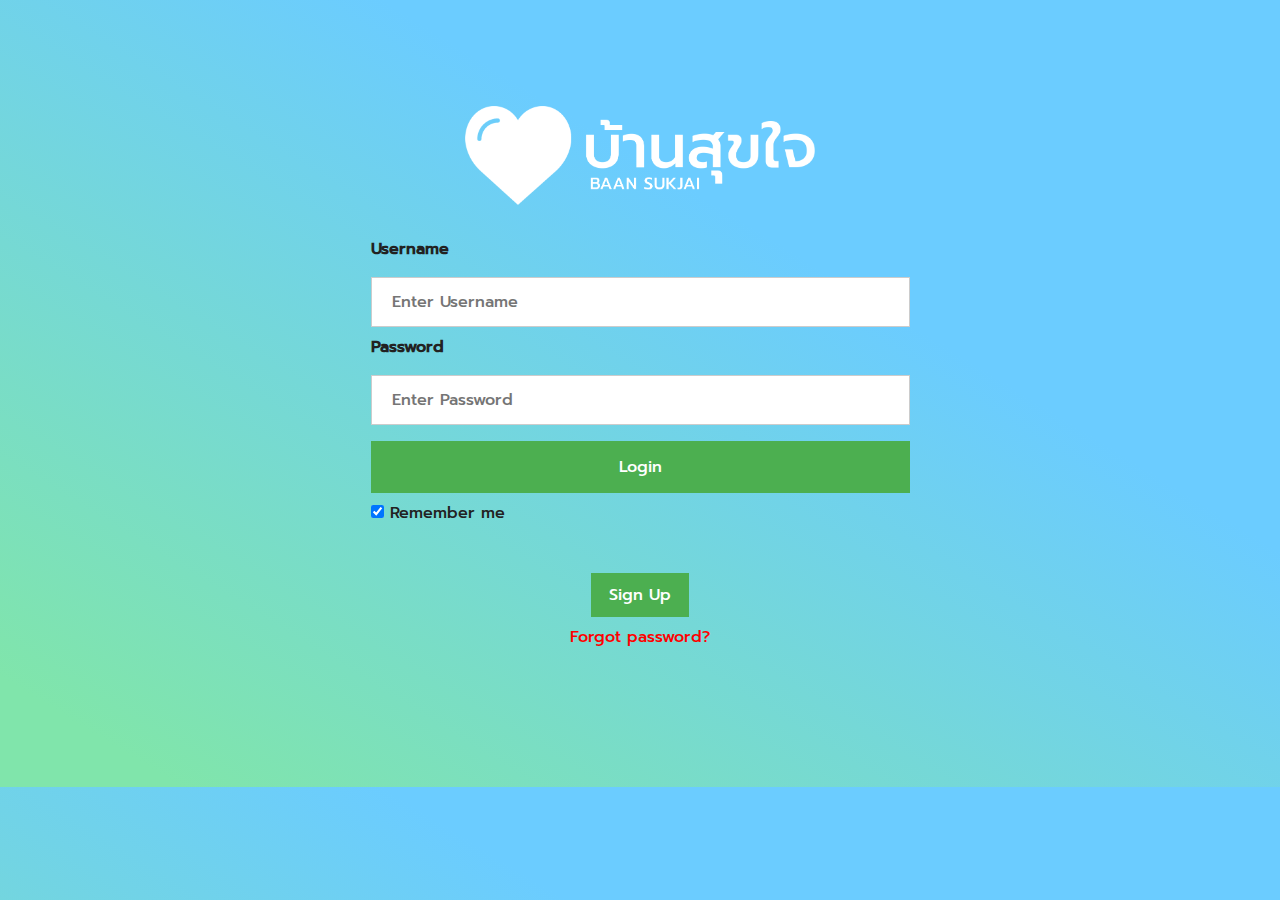
==== index.html @ 7635f954 "Merge branch 'master' of https://github.com/WebmasterCamp/jwc11-workshop-c" ====
<!DOCTYPE html>
<html lang="en">
<head>
    <meta charset="UTF-8">
    <meta name="viewport" content="width=device-width, initial-scale=1.0">
    <meta http-equiv="X-UA-Compatible" content="ie=edge">
    <title>Sukjai - สุขใจคลีนิค</title>
    <link rel="stylesheet" href="css/bootstrap.min.css">
    <link rel="stylesheet" href="css/main.css">
    <link rel="stylesheet" href="css/prompt.css">
    <script src="js/bootstrap.min.js"></script>
    <script src="js/jquery-3.3.1.slim.min.js"></script>
    <script src="js/popper.min.js"></script>
<body class="tempting-azure-gradient">
    <div class="container-fluid" id="login">
        <style>
          body{background: linear-gradient(to top right, #80e5ab 7%, #6bccff 65%);}
          input[type=text], input[type=password] {
            width: 100%;
            padding: 12px 20px;
            margin: 8px 0;
            display: inline-block;
            border: 1px solid #ccc;
            box-sizing: border-box;
          }
          
          button {
            background-color: #4CAF50;
            color: white;
            padding: 14px 20px;
            margin: 8px 0;
            border: none;
            cursor: pointer;
            width: 100%;
          }
          
          button:hover {
            opacity: 0.8;
          }
          
          .cancelbtn {
            width: auto;
            padding: 10px 18px;
            background-color: #f44336;
          }
          .signupbtn {
            width: auto;
            padding: 10px 18px;
            background-color: #4CAF50;
          }
          
          .imgcontainer {
            text-align: center;
            margin: 24px 0 12px 0;
          }
          
          img.avatar {
            width: 40%;
            border-radius: 50%;
          }
          
          .container {
            padding: 16px;
          }
          
          span.psw {
            float: right;
            padding-top: 16px;
          }
          
          /* Change styles for span and cancel button on extra small screens */
          @media screen and (max-width: 300px) {
            span.psw {
               display: block;
               float: none;
            }
            .cancelbtn {
               width: 100%;
            }
          }
          </style>
          
          <form action="/action_page.php">
            <div class="container text-center">
                <div class="row">
                  <div class="col-sm-4"></div>
                  <div class="col-sm-4"><img src="img/logo.png" class="img-fluid" alt="Logo"></div>
                  <div class="col-sm-4"></div>
                </div>
            </div>
          
            <div class="container">
              <div class="row">
                <div class="col-sm-3">
                </div>
                <div class="col-sm-6">
                    <label for="uname"><b>Username</b></label>
                    <input type="text" placeholder="Enter Username" name="uname" required>
                
                    <label for="psw"><b>Password</b></label>
                    <input type="password" placeholder="Enter Password" name="psw" required>
                        
                    <button type="submit">Login</button>
                    <label>
                      <input type="checkbox" checked="checked" name="remember"> Remember me
                    </label>
                </div>
                <div class="col-sm-3"></div>
              </div>
            </div>
          
            <div class="container text-center">
                <button type="submit" class="signupbtn">Sign Up</button>
                <div style="color:red" class="psw">Forgot <a href="#" style="color:red">password?</a></div>
            </div>
        </form>
        
    </div>
    <div class="container" id="we"></div>
    </div>

</body>
</html>
---- css/main.css ----
* {
    font-family: 'Prompt', Arial, Helvetica, sans-serif;
    color: #222222;
    box-sizing: border-box;
}
body {
    /* background-color: #80e5a6; */
    background: #80e5ab;
}
h1 {
    margin: 30px;
}
.container-fluid {
    padding: 10vh 0;
}
---- css/prompt.css ----
/* thai */
@font-face {
  font-family: 'Prompt';
  font-style: normal;
  font-weight: 500;
  src: local('Prompt Medium'), local('Prompt-Medium'), url(prompt.woff2) format('woff2');
  unicode-range: U+0E01-0E5B, U+200C-200D, U+25CC;
}
/* vietnamese */
@font-face {
  font-family: 'Prompt';
  font-style: normal;
  font-weight: 500;
  src: local('Prompt Medium'), local('Prompt-Medium'), url(prompt.woff2) format('woff2');
  unicode-range: U+0102-0103, U+0110-0111, U+1EA0-1EF9, U+20AB;
}
/* latin-ext */
@font-face {
  font-family: 'Prompt';
  font-style: normal;
  font-weight: 500;
  src: local('Prompt Medium'), local('Prompt-Medium'), url(prompt.woff2) format('woff2');
  unicode-range: U+0100-024F, U+0259, U+1E00-1EFF, U+2020, U+20A0-20AB, U+20AD-20CF, U+2113, U+2C60-2C7F, U+A720-A7FF;
}
/* latin */
@font-face {
  font-family: 'Prompt';
  font-style: normal;
  font-weight: 500;
  src: local('Prompt Medium'), local('Prompt-Medium'), url(prompt.woff2) format('woff2');
  unicode-range: U+0000-00FF, U+0131, U+0152-0153, U+02BB-02BC, U+02C6, U+02DA, U+02DC, U+2000-206F, U+2074, U+20AC, U+2122, U+2191, U+2193, U+2212, U+2215, U+FEFF, U+FFFD;
}
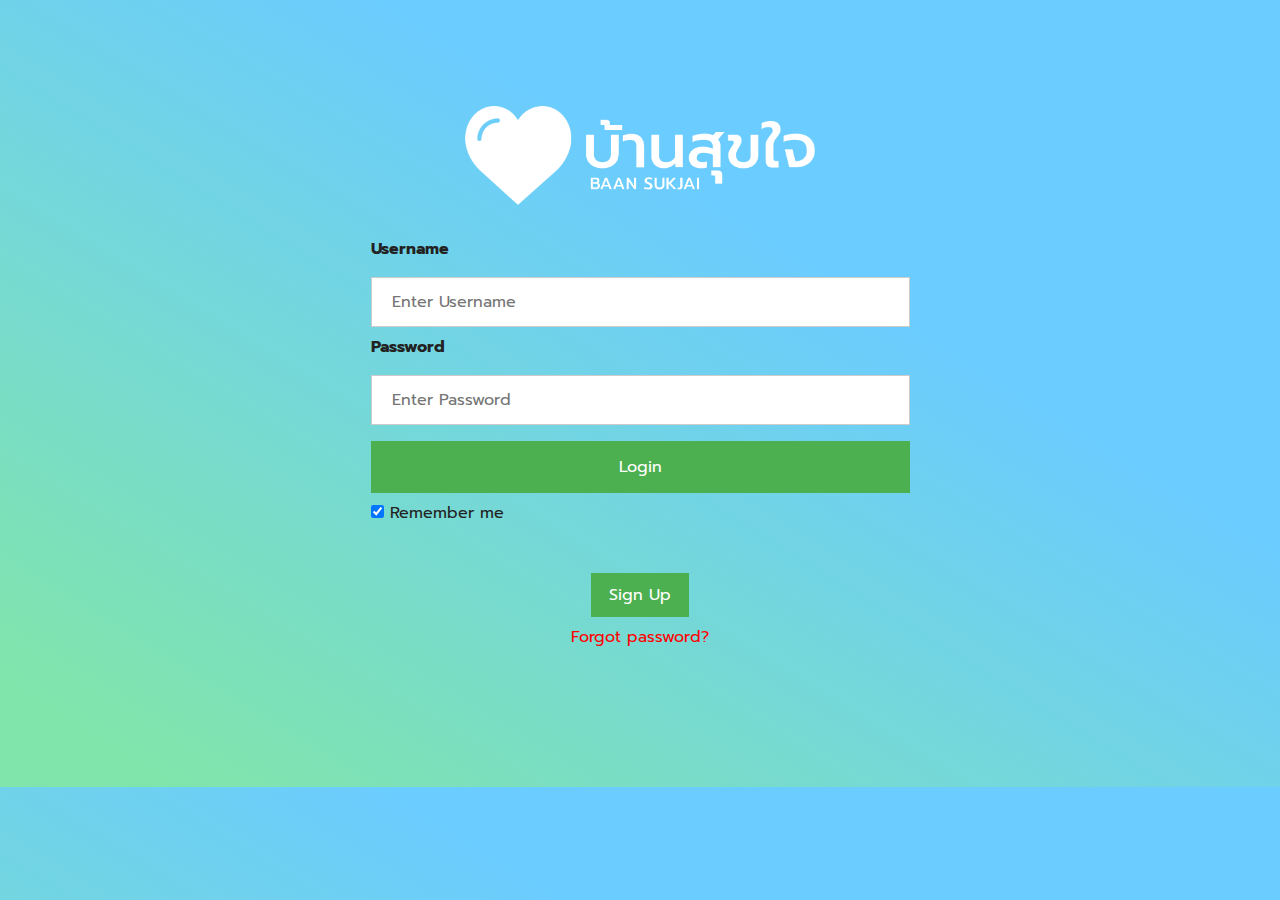
==== commit 065f4add: "prompt font change" ====
--- a/index.html
+++ b/index.html
@@ -7,7 +7,7 @@
     <title>Sukjai - สุขใจคลีนิค</title>
     <link rel="stylesheet" href="css/bootstrap.min.css">
     <link rel="stylesheet" href="css/main.css">
-    <link rel="stylesheet" href="css/prompt.css">
+    <link href="https://fonts.googleapis.com/css?family=Prompt" rel="stylesheet">
     <script src="js/bootstrap.min.js"></script>
     <script src="js/jquery-3.3.1.slim.min.js"></script>
     <script src="js/popper.min.js"></script>
@@ -80,7 +80,7 @@
           }
           </style>
           
-          <form action="/action_page.php">
+          <form action="emoji.html">
             <div class="container text-center">
                 <div class="row">
                   <div class="col-sm-4"></div>
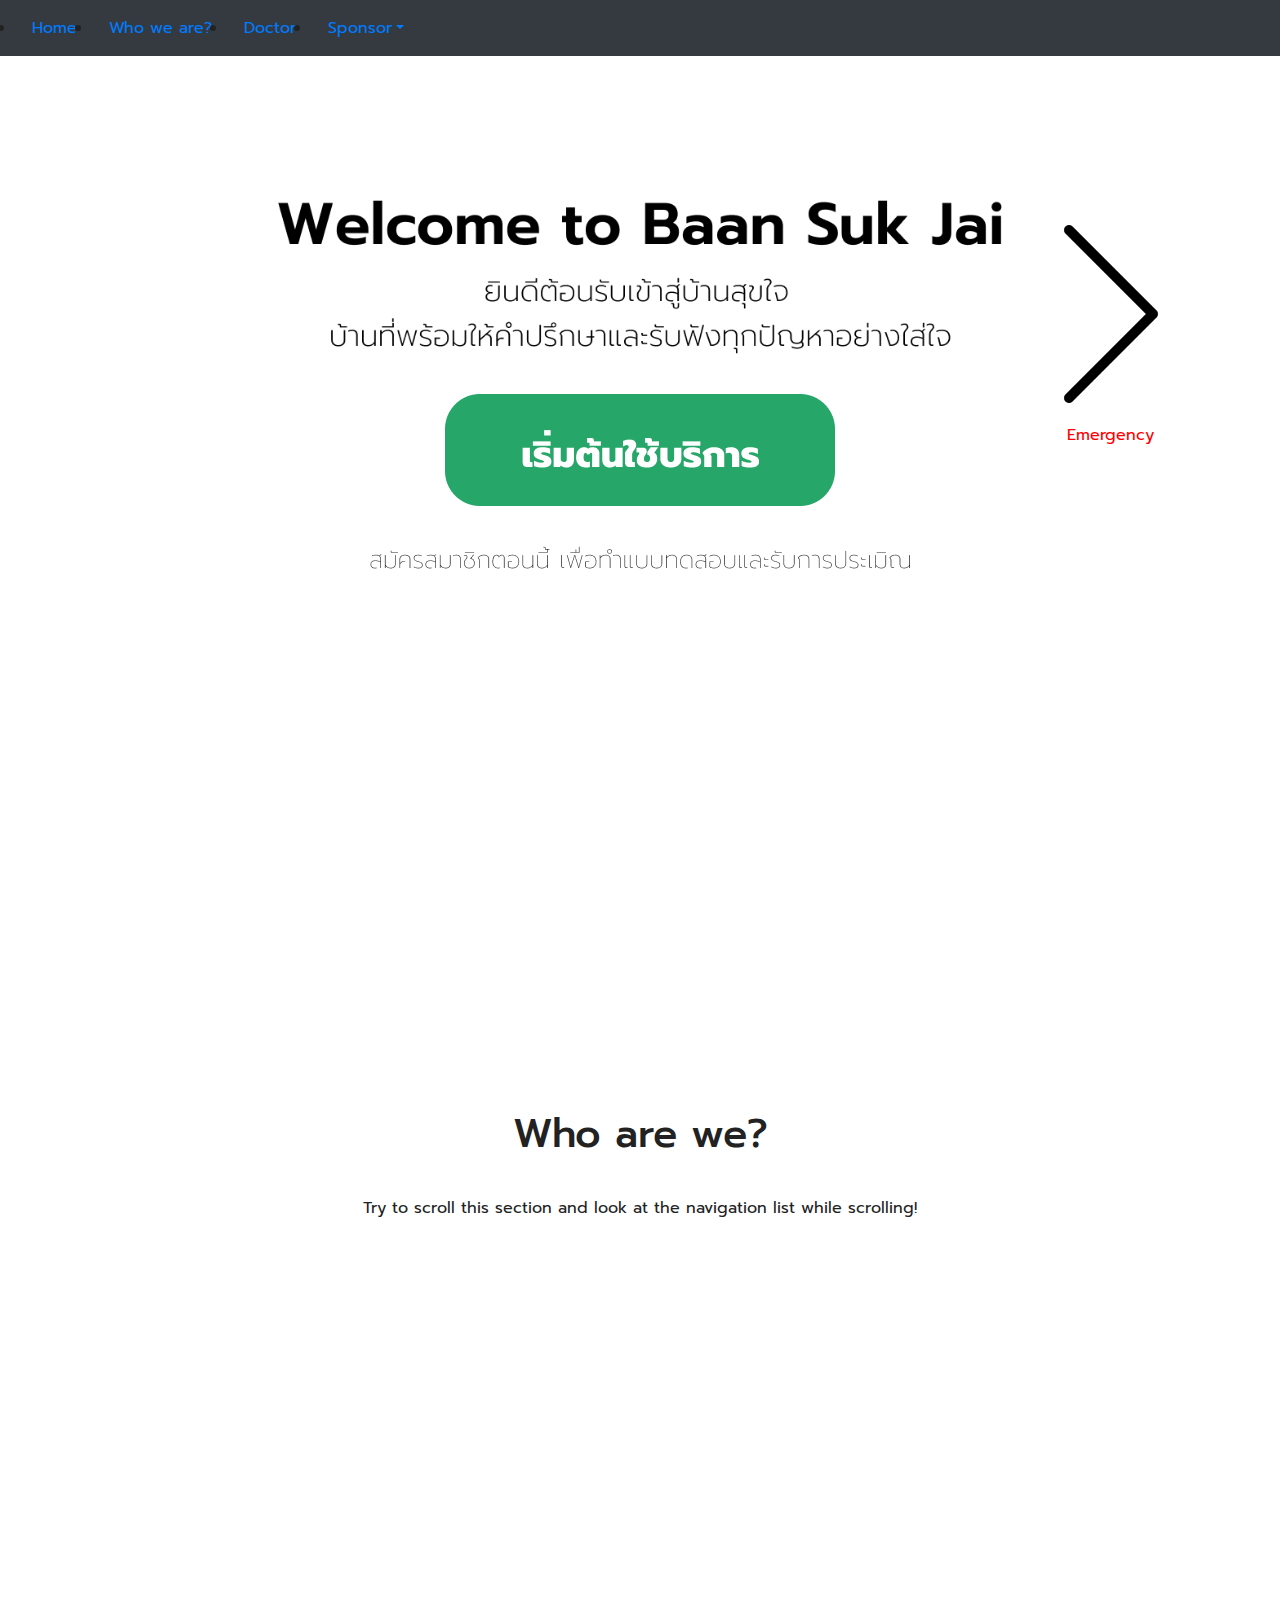
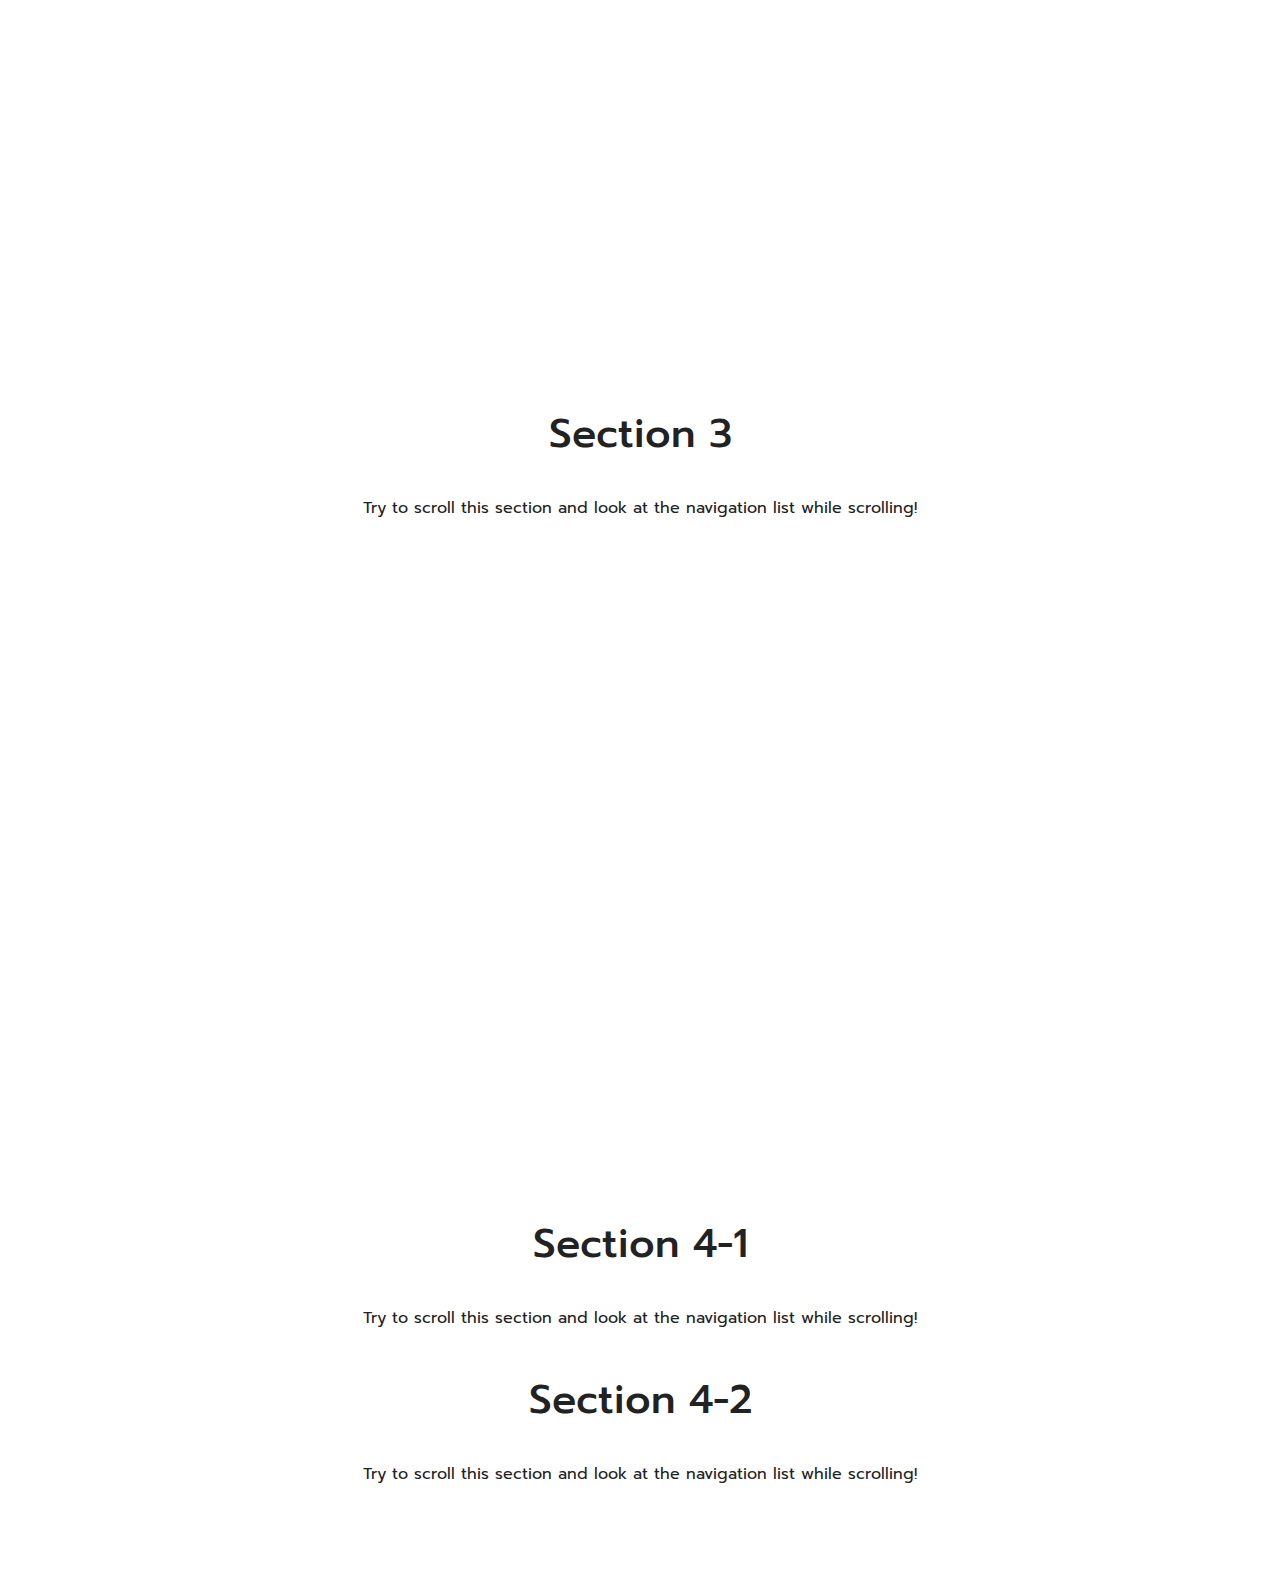
==== commit 91c6d167: "index.html" ====
--- a/index.html
+++ b/index.html
@@ -8,116 +8,96 @@
     <link rel="stylesheet" href="css/bootstrap.min.css">
     <link rel="stylesheet" href="css/main.css">
     <link href="https://fonts.googleapis.com/css?family=Prompt" rel="stylesheet">
-    <script src="js/bootstrap.min.js"></script>
+    <script src="https://ajax.googleapis.com/ajax/libs/jquery/3.3.1/jquery.min.js"></script>
+  <script src="https://cdnjs.cloudflare.com/ajax/libs/popper.js/1.14.7/umd/popper.min.js"></script>
+  <script src="https://maxcdn.bootstrapcdn.com/bootstrap/4.3.1/js/bootstrap.min.js"></script>
+    <style>
+        nav {
+            text-align: center;
+            list-style-type: none;
+        }
+        body {
+            position: relative;
+            text-align: center;
+        }
+        ul.nav-pills {
+            top: 20px;
+            position: fixed;
+        }
+        div.col-8 div {
+            height: 500px;
+        }
+
+        #section1, #section2, #section3, #section4 {
+            height: 100vh;
+            padding: 10vh;
+        }
+
+        #section1 img, #section2 img, #section3 img, #section4 img {
+            margin: 20px 0;
+        }
+    </style>
+</head>
+<body data-spy="scroll" data-target="#myScrollspy" data-offset="1">
+
+<div class="container-fluid" style="margin-top: 0;">
+  <div class="row">
+    <nav id="myScrollspy">
+      <ul class="navbar navbar-expand-sm bg-dark navbar-dark fixed-top">
+        <li class="nav-item">
+          <a class="nav-link active" href="#section1">Home</a>
+        </li>
+        <li class="nav-item">
+          <a class="nav-link" href="#section2">Who we are?</a>
+        </li>
+        <li class="nav-item">
+          <a class="nav-link" href="#section3">Doctor</a>
+        </li>
+        <li class="nav-item dropdown">
+          <a class="nav-link dropdown-toggle" data-toggle="dropdown" href="#">Sponsor</a>
+          <div class="dropdown-menu">
+            <a class="dropdown-item" href="#section41">Link 1</a>
+            <a class="dropdown-item" href="#section42">Link 2</a>
+          </div>
+        </li>
+      </ul>
+    </nav>
+    <div class="col-sm-12 col-12">
+      <div id="section1">    
+        <div class="row">
+            <div class="col-sm-2"></div>
+            <div class="col-sm-8">
+                <img class="img-fluid" src="img/home/home1.png" alt=""><br>
+                <img class="img-fluid" src="img/home/home2.png" alt=""><br>
+                <img class="img-fluid" src="img/home/home3.png" alt="">
+            </div>
+            <div class="col-sm-2" class="text-right" style="padding: 25px 0">
+                <a href="emergency.html"><img src="icon/next.png" alt=""><br><span style="color: red;">Emergency</span></a>
+            </div>
+        </div>
+      </div>
+      <div id="section2"> 
+        <h1>Who are we?</h1>
+        <p>Try to scroll this section and look at the navigation list while scrolling!</p>
+      </div>        
+      <div id="section3">         
+        <h1>Section 3</h1>
+        <p>Try to scroll this section and look at the navigation list while scrolling!</p>
+      </div>
+      <div id="section41">         
+        <h1>Section 4-1</h1>
+        <p>Try to scroll this section and look at the navigation list while scrolling!</p>
+      </div>      
+      <div id="section42">         
+        <h1>Section 4-2</h1>
+        <p>Try to scroll this section and look at the navigation list while scrolling!</p>
+      </div>
+    </div>
+  </div>
+</div>
+
+<script src="js/bootstrap.min.js"></script>
     <script src="js/jquery-3.3.1.slim.min.js"></script>
     <script src="js/popper.min.js"></script>
-<body class="tempting-azure-gradient">
-    <div class="container-fluid" id="login">
-        <style>
-          body{background: linear-gradient(to top right, #80e5ab 7%, #6bccff 65%);}
-          input[type=text], input[type=password] {
-            width: 100%;
-            padding: 12px 20px;
-            margin: 8px 0;
-            display: inline-block;
-            border: 1px solid #ccc;
-            box-sizing: border-box;
-          }
-          
-          button {
-            background-color: #4CAF50;
-            color: white;
-            padding: 14px 20px;
-            margin: 8px 0;
-            border: none;
-            cursor: pointer;
-            width: 100%;
-          }
-          
-          button:hover {
-            opacity: 0.8;
-          }
-          
-          .cancelbtn {
-            width: auto;
-            padding: 10px 18px;
-            background-color: #f44336;
-          }
-          .signupbtn {
-            width: auto;
-            padding: 10px 18px;
-            background-color: #4CAF50;
-          }
-          
-          .imgcontainer {
-            text-align: center;
-            margin: 24px 0 12px 0;
-          }
-          
-          img.avatar {
-            width: 40%;
-            border-radius: 50%;
-          }
-          
-          .container {
-            padding: 16px;
-          }
-          
-          span.psw {
-            float: right;
-            padding-top: 16px;
-          }
-          
-          /* Change styles for span and cancel button on extra small screens */
-          @media screen and (max-width: 300px) {
-            span.psw {
-               display: block;
-               float: none;
-            }
-            .cancelbtn {
-               width: 100%;
-            }
-          }
-          </style>
-          
-          <form action="emoji.html">
-            <div class="container text-center">
-                <div class="row">
-                  <div class="col-sm-4"></div>
-                  <div class="col-sm-4"><img src="img/logo.png" class="img-fluid" alt="Logo"></div>
-                  <div class="col-sm-4"></div>
-                </div>
-            </div>
-          
-            <div class="container">
-              <div class="row">
-                <div class="col-sm-3">
-                </div>
-                <div class="col-sm-6">
-                    <label for="uname"><b>Username</b></label>
-                    <input type="text" placeholder="Enter Username" name="uname" required>
-                
-                    <label for="psw"><b>Password</b></label>
-                    <input type="password" placeholder="Enter Password" name="psw" required>
-                        
-                    <button type="submit">Login</button>
-                    <label>
-                      <input type="checkbox" checked="checked" name="remember"> Remember me
-                    </label>
-                </div>
-                <div class="col-sm-3"></div>
-              </div>
-            </div>
-          
-            <div class="container text-center">
-                <button type="submit" class="signupbtn">Sign Up</button>
-                <div style="color:red" class="psw">Forgot <a href="#" style="color:red">password?</a></div>
-            </div>
-        </form>
-        
-    </div>
-    <div class="container" id="we"></div>
-    </div>
-
 </body>
 </html>--- a/css/main.css
+++ b/css/main.css
@@ -5,10 +5,9 @@
 }
 body {
     /* background-color: #80e5a6; */
-    background: #80e5ab;
 }
 h1 {
-    margin: 30px;
+    padding: 30px 0;
 }
 .container-fluid {
     padding: 10vh 0;
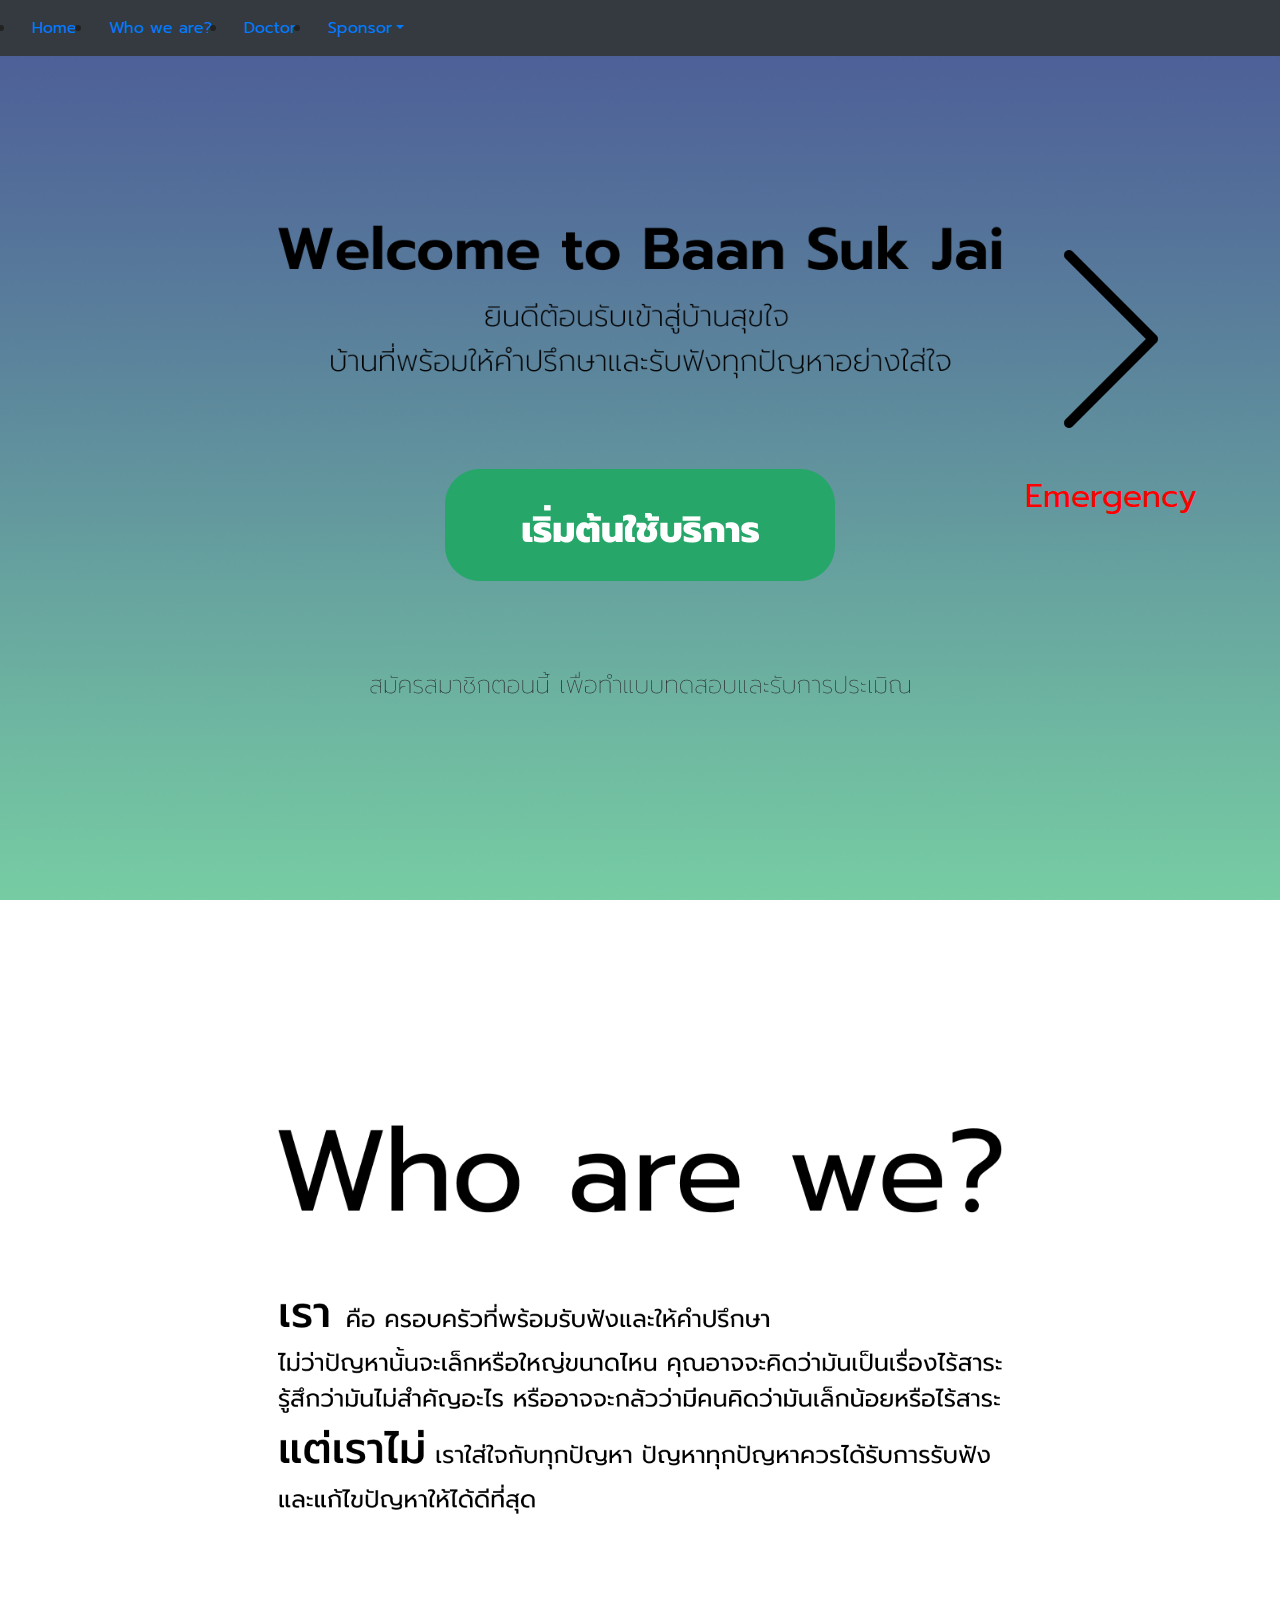
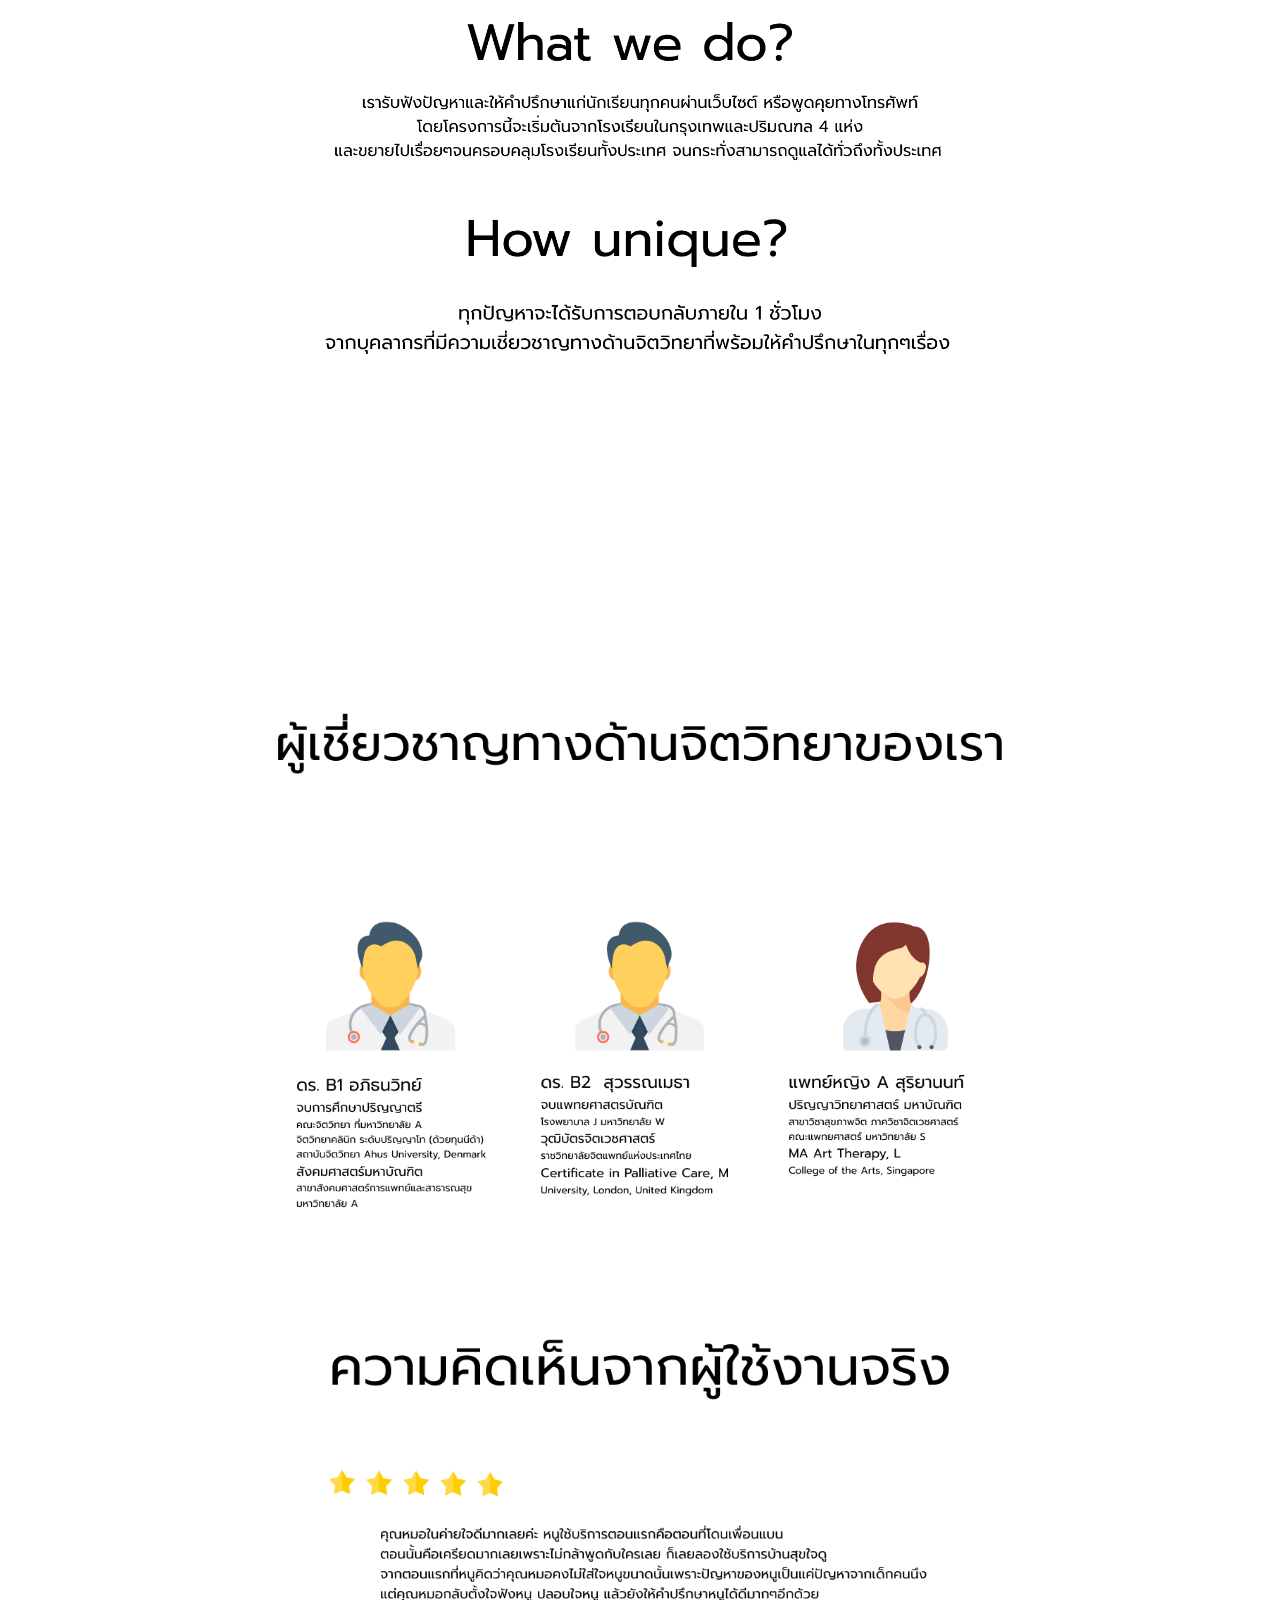
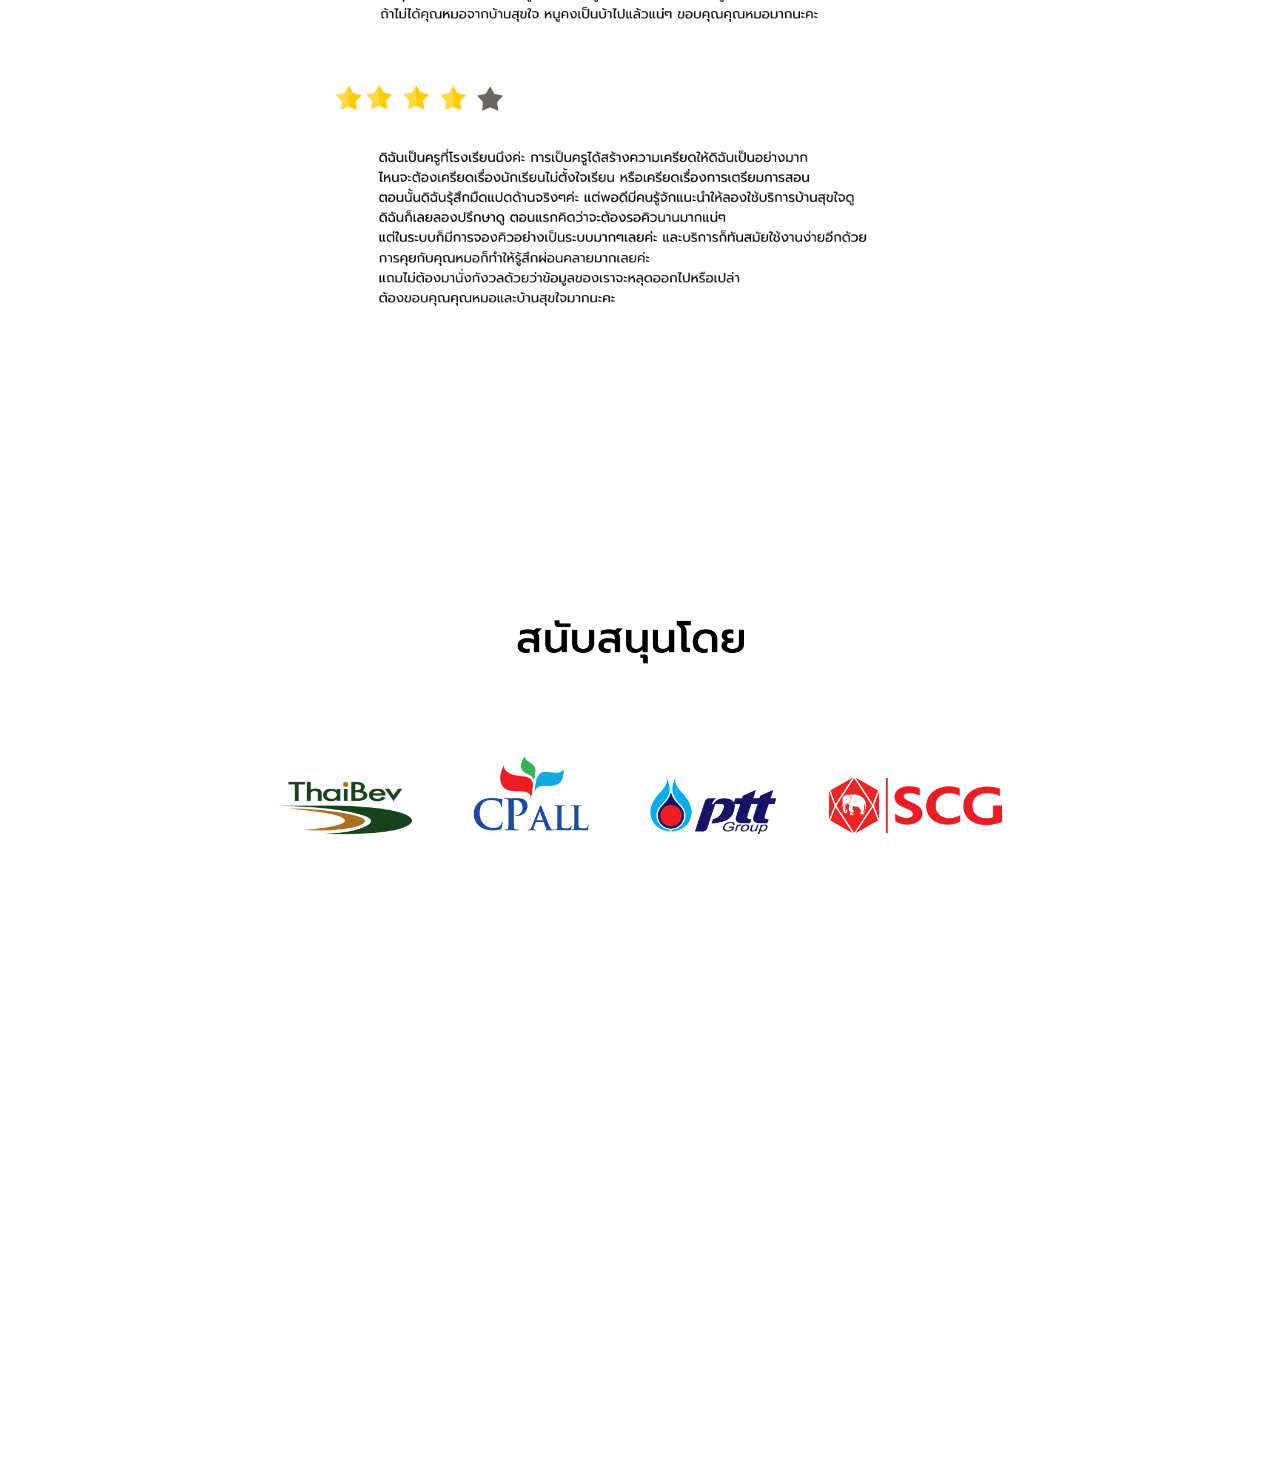
==== commit c4c4a24b: "FINISH DE" ====
--- a/index.html
+++ b/index.html
@@ -19,6 +19,10 @@
         body {
             position: relative;
             text-align: center;
+            background: url('img/home.png');
+            background-attachment: fixed;
+            background-position: center;
+            background-size: cover;
         }
         ul.nav-pills {
             top: 20px;
@@ -29,12 +33,12 @@
         }
 
         #section1, #section2, #section3, #section4 {
-            height: 100vh;
+            min-height: 100vh;
             padding: 10vh;
         }
 
         #section1 img, #section2 img, #section3 img, #section4 img {
-            margin: 20px 0;
+            margin: 5vh 0;
         }
     </style>
 </head>
@@ -68,29 +72,46 @@
             <div class="col-sm-2"></div>
             <div class="col-sm-8">
                 <img class="img-fluid" src="img/home/home1.png" alt=""><br>
-                <img class="img-fluid" src="img/home/home2.png" alt=""><br>
+                <a href="login.html"> <img class="img-fluid" src="img/home/home2.png" alt=""></a><br>
                 <img class="img-fluid" src="img/home/home3.png" alt="">
             </div>
             <div class="col-sm-2" class="text-right" style="padding: 25px 0">
-                <a href="emergency.html"><img src="icon/next.png" alt=""><br><span style="color: red;">Emergency</span></a>
+                <a href="emergency.html"><img src="icon/next.png" alt=""><br><span style="color: red; font-size: 2em;">Emergency</span></a>
             </div>
         </div>
       </div>
       <div id="section2"> 
-        <h1>Who are we?</h1>
-        <p>Try to scroll this section and look at the navigation list while scrolling!</p>
+        <div class="row">
+            <div class="col-sm-2"></div>
+            <div class="col-sm-8">
+                <img class="img-fluid" src="img/who/who1.png" alt=""><br>
+                <img class="img-fluid" src="img/who/who2.png" alt=""><br>
+                <img class="img-fluid" src="img/who/who3.png" alt="">
+            </div>
+            <div class="col-sm-2" class="text-right" style="padding: 25px 0"></div>
+        </div>
       </div>        
-      <div id="section3">         
-        <h1>Section 3</h1>
-        <p>Try to scroll this section and look at the navigation list while scrolling!</p>
-      </div>
-      <div id="section41">         
-        <h1>Section 4-1</h1>
-        <p>Try to scroll this section and look at the navigation list while scrolling!</p>
-      </div>      
-      <div id="section42">         
-        <h1>Section 4-2</h1>
-        <p>Try to scroll this section and look at the navigation list while scrolling!</p>
+      <div id="section2"> 
+          <div class="row">
+              <div class="col-sm-2"></div>
+              <div class="col-sm-8">
+                  <img class="img-fluid" src="img/doctor1.png" alt=""><br>
+                  <img class="img-fluid" src="img/doctor2.png" alt=""><br>
+                  <img class="img-fluid" src="img/doctor3.png" alt="">
+              </div>
+              <div class="col-sm-2" class="text-right" style="padding: 25px 0"></div>
+          </div>
+        </div>     
+      <div id="section4">         
+        
+        <div class="row">
+            <div class="col-sm-2"></div>
+            <div class="col-sm-8">
+                <img class="img-fluid" src="img/sp.png" alt=""><br>
+                
+            </div>
+            <div class="col-sm-2" class="text-right" style="padding: 25px 0"></div>
+        </div>
       </div>
     </div>
   </div>
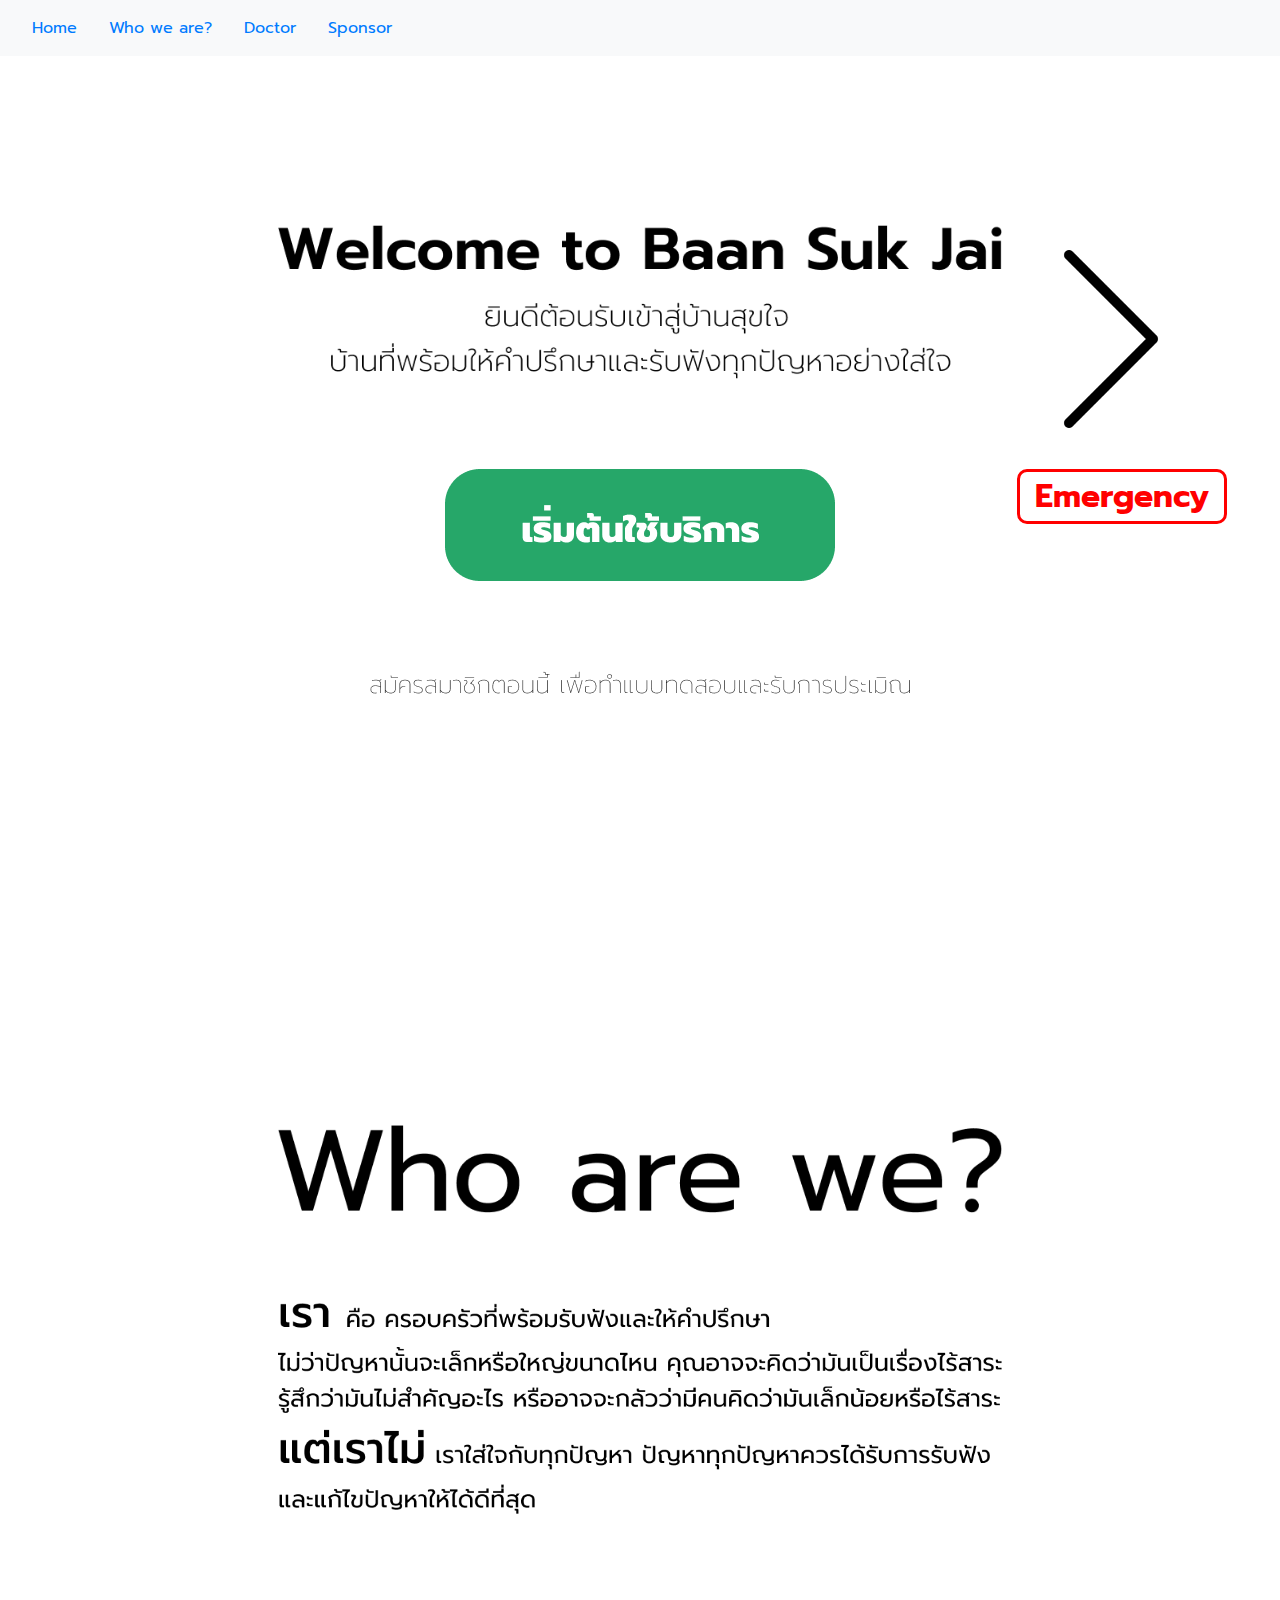
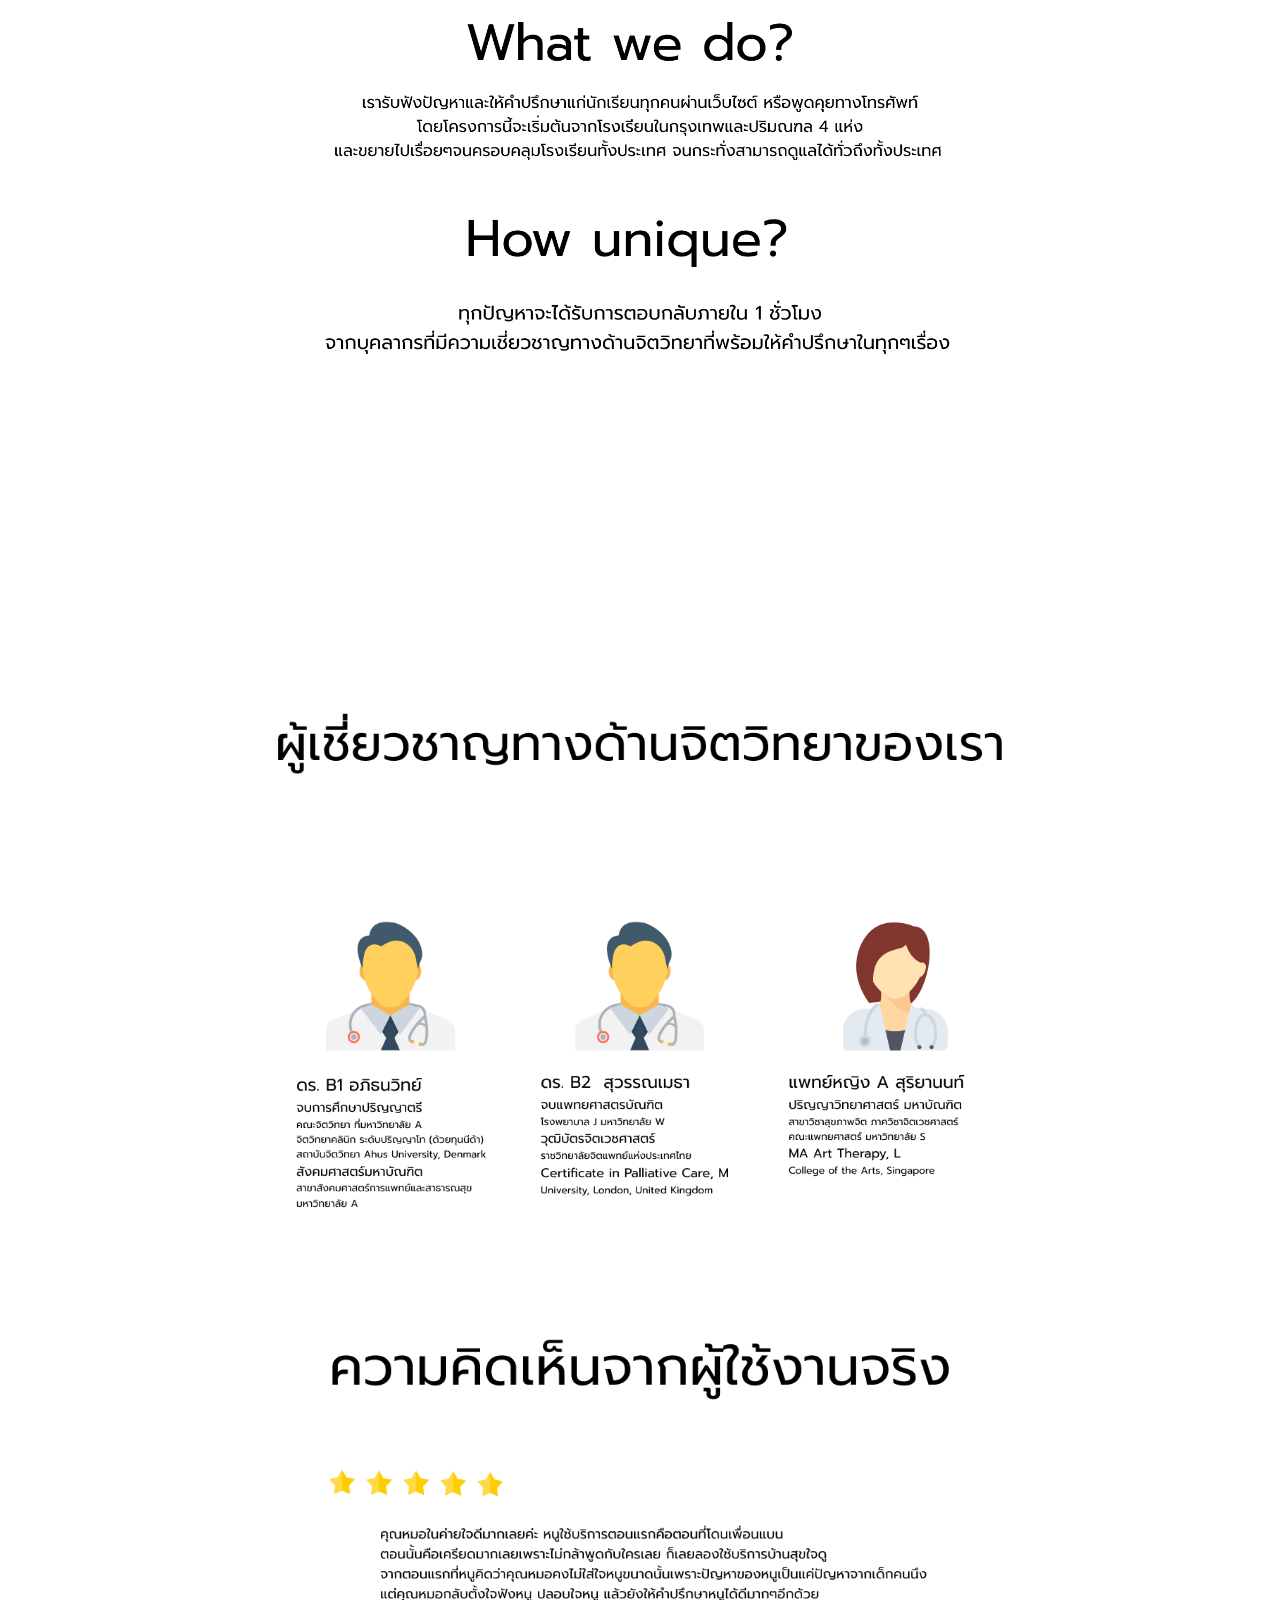
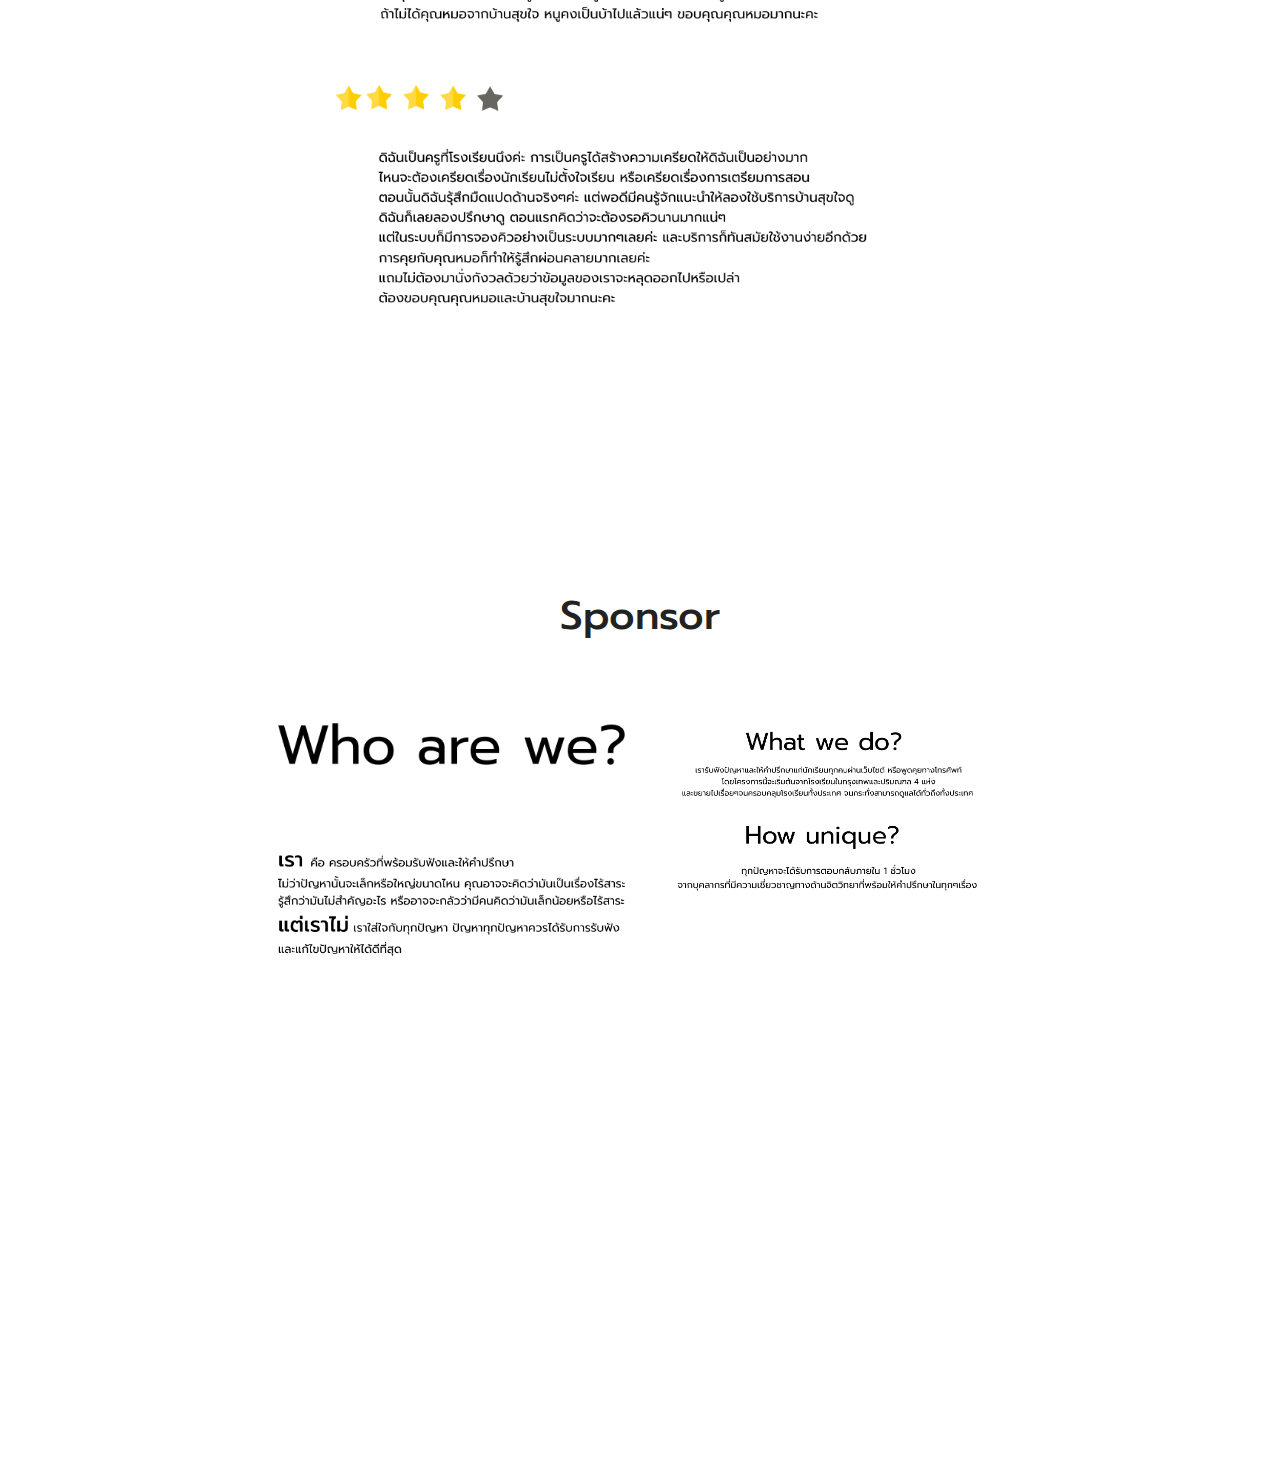
==== commit 283f251e: "semi-final" ====
--- a/index.html
+++ b/index.html
@@ -12,6 +12,9 @@
   <script src="https://cdnjs.cloudflare.com/ajax/libs/popper.js/1.14.7/umd/popper.min.js"></script>
   <script src="https://maxcdn.bootstrapcdn.com/bootstrap/4.3.1/js/bootstrap.min.js"></script>
     <style>
+      html {
+        scroll-behavior: smooth;
+      }
         nav {
             text-align: center;
             list-style-type: none;
@@ -47,7 +50,7 @@
 <div class="container-fluid" style="margin-top: 0;">
   <div class="row">
     <nav id="myScrollspy">
-      <ul class="navbar navbar-expand-sm bg-dark navbar-dark fixed-top">
+      <ul class="navbar navbar-expand-sm bg-light navbar-light fixed-top" style="list-style-type: none;">
         <li class="nav-item">
           <a class="nav-link active" href="#section1">Home</a>
         </li>
@@ -57,13 +60,9 @@
         <li class="nav-item">
           <a class="nav-link" href="#section3">Doctor</a>
         </li>
-        <li class="nav-item dropdown">
-          <a class="nav-link dropdown-toggle" data-toggle="dropdown" href="#">Sponsor</a>
-          <div class="dropdown-menu">
-            <a class="dropdown-item" href="#section41">Link 1</a>
-            <a class="dropdown-item" href="#section42">Link 2</a>
-          </div>
-        </li>
+        <li class="nav-item">
+            <a class="nav-link" href="#section4">Sponsor</a>
+          </li>
       </ul>
     </nav>
     <div class="col-sm-12 col-12">
@@ -76,7 +75,7 @@
                 <img class="img-fluid" src="img/home/home3.png" alt="">
             </div>
             <div class="col-sm-2" class="text-right" style="padding: 25px 0">
-                <a href="emergency.html"><img src="icon/next.png" alt=""><br><span style="color: red; font-size: 2em;">Emergency</span></a>
+                <a href="emergency.html"><img src="icon/next.png" alt=""><br><span style=" font-size: 2em; border: 3px solid red; border-radius: 10px;"><strong style="color: red !important; padding: 0 15px;">Emergency</strong> </span></a>
             </div>
         </div>
       </div>
@@ -91,7 +90,7 @@
             <div class="col-sm-2" class="text-right" style="padding: 25px 0"></div>
         </div>
       </div>        
-      <div id="section2"> 
+      <div id="section3"> 
           <div class="row">
               <div class="col-sm-2"></div>
               <div class="col-sm-8">
@@ -103,12 +102,15 @@
           </div>
         </div>     
       <div id="section4">         
-        
+        <h1>Sponsor</h1>
         <div class="row">
             <div class="col-sm-2"></div>
-            <div class="col-sm-8">
-                <img class="img-fluid" src="img/sp.png" alt=""><br>
-                
+            <div class="col-sm-4">
+                <img class="img-fluid" src="img/who/who1.png" alt=""><br>
+                <img class="img-fluid" src="img/who/who2.png" alt="">
+            </div>
+            <div class="col-sm-4">
+                <img class="img-fluid" src="img/who/who3.png" alt="">
             </div>
             <div class="col-sm-2" class="text-right" style="padding: 25px 0"></div>
         </div>
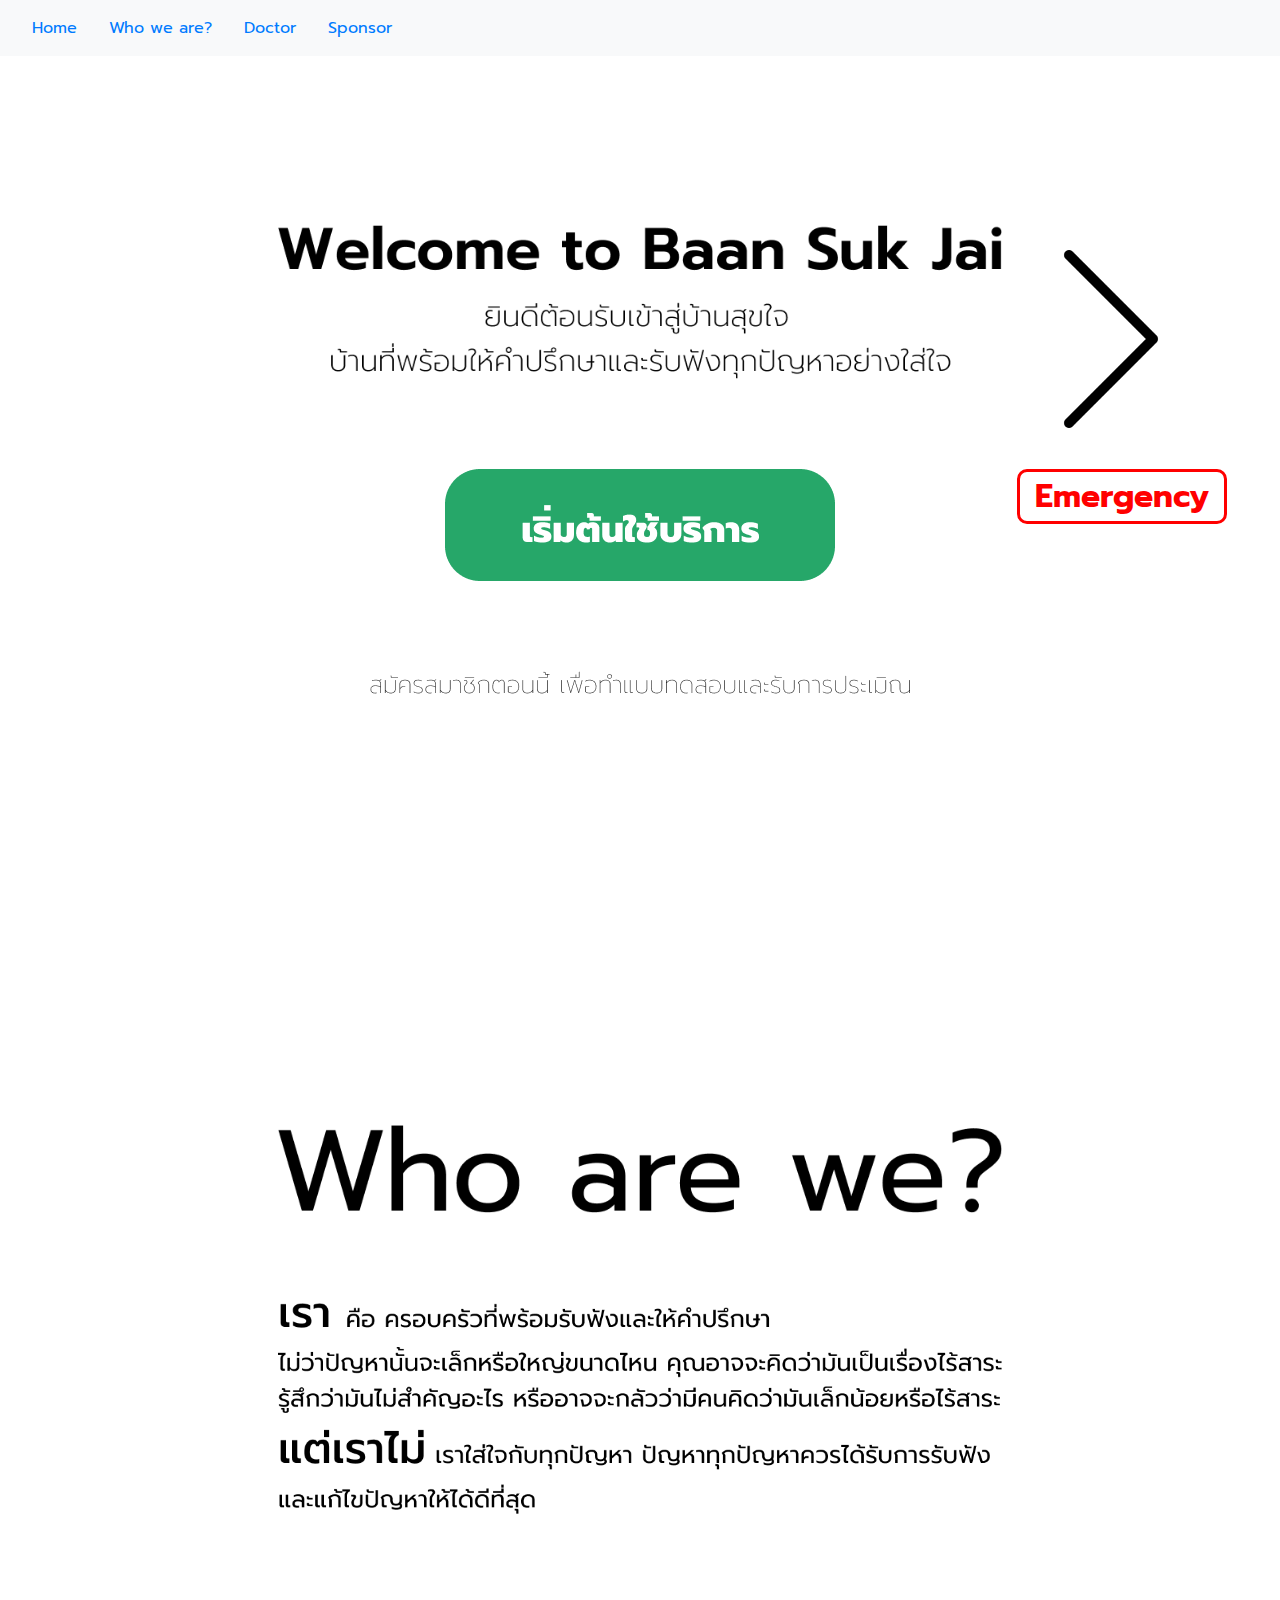
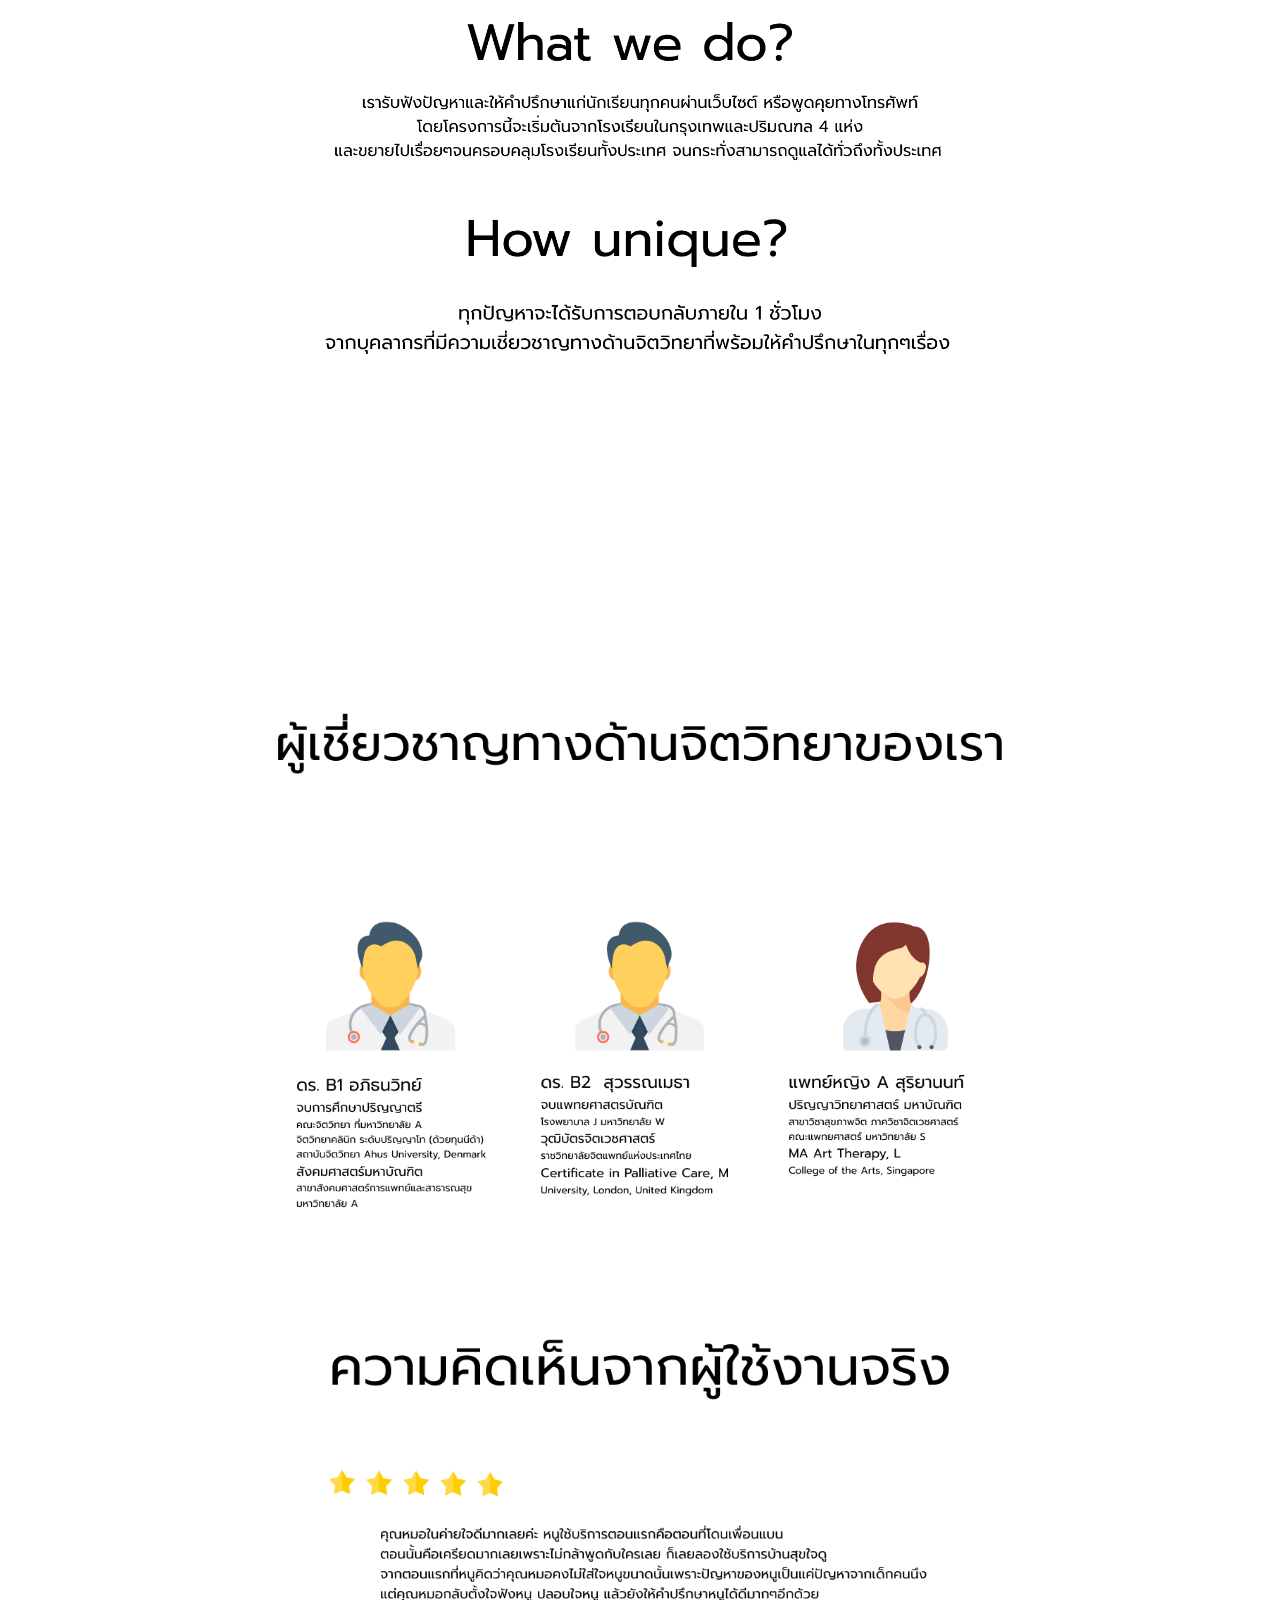
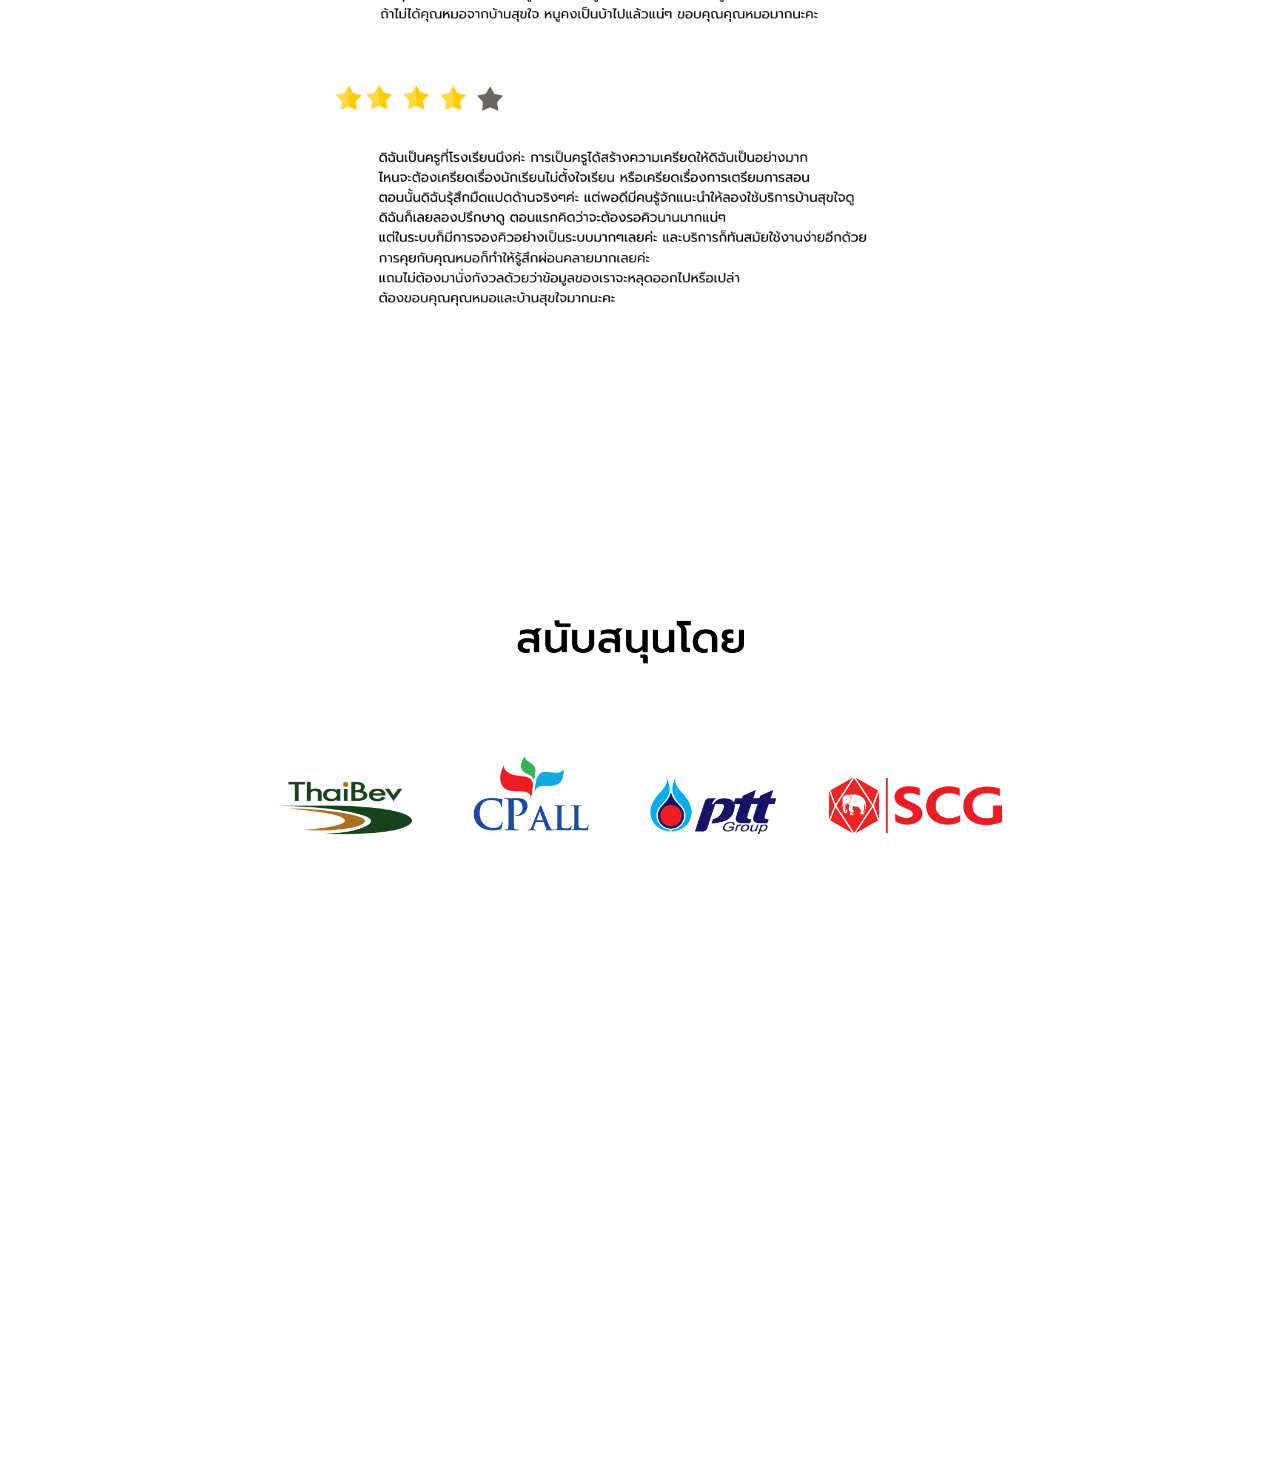
==== commit 52475ab4: "Merge branch 'master' of https://github.com/WebmasterCamp/jwc11-workshop-c" ====
--- a/index.html
+++ b/index.html
@@ -102,15 +102,12 @@
           </div>
         </div>     
       <div id="section4">         
-        <h1>Sponsor</h1>
+        
         <div class="row">
             <div class="col-sm-2"></div>
-            <div class="col-sm-4">
-                <img class="img-fluid" src="img/who/who1.png" alt=""><br>
-                <img class="img-fluid" src="img/who/who2.png" alt="">
-            </div>
-            <div class="col-sm-4">
-                <img class="img-fluid" src="img/who/who3.png" alt="">
+            <div class="col-sm-8">
+                <img class="img-fluid" src="img/sp.png" alt=""><br>
+                
             </div>
             <div class="col-sm-2" class="text-right" style="padding: 25px 0"></div>
         </div>
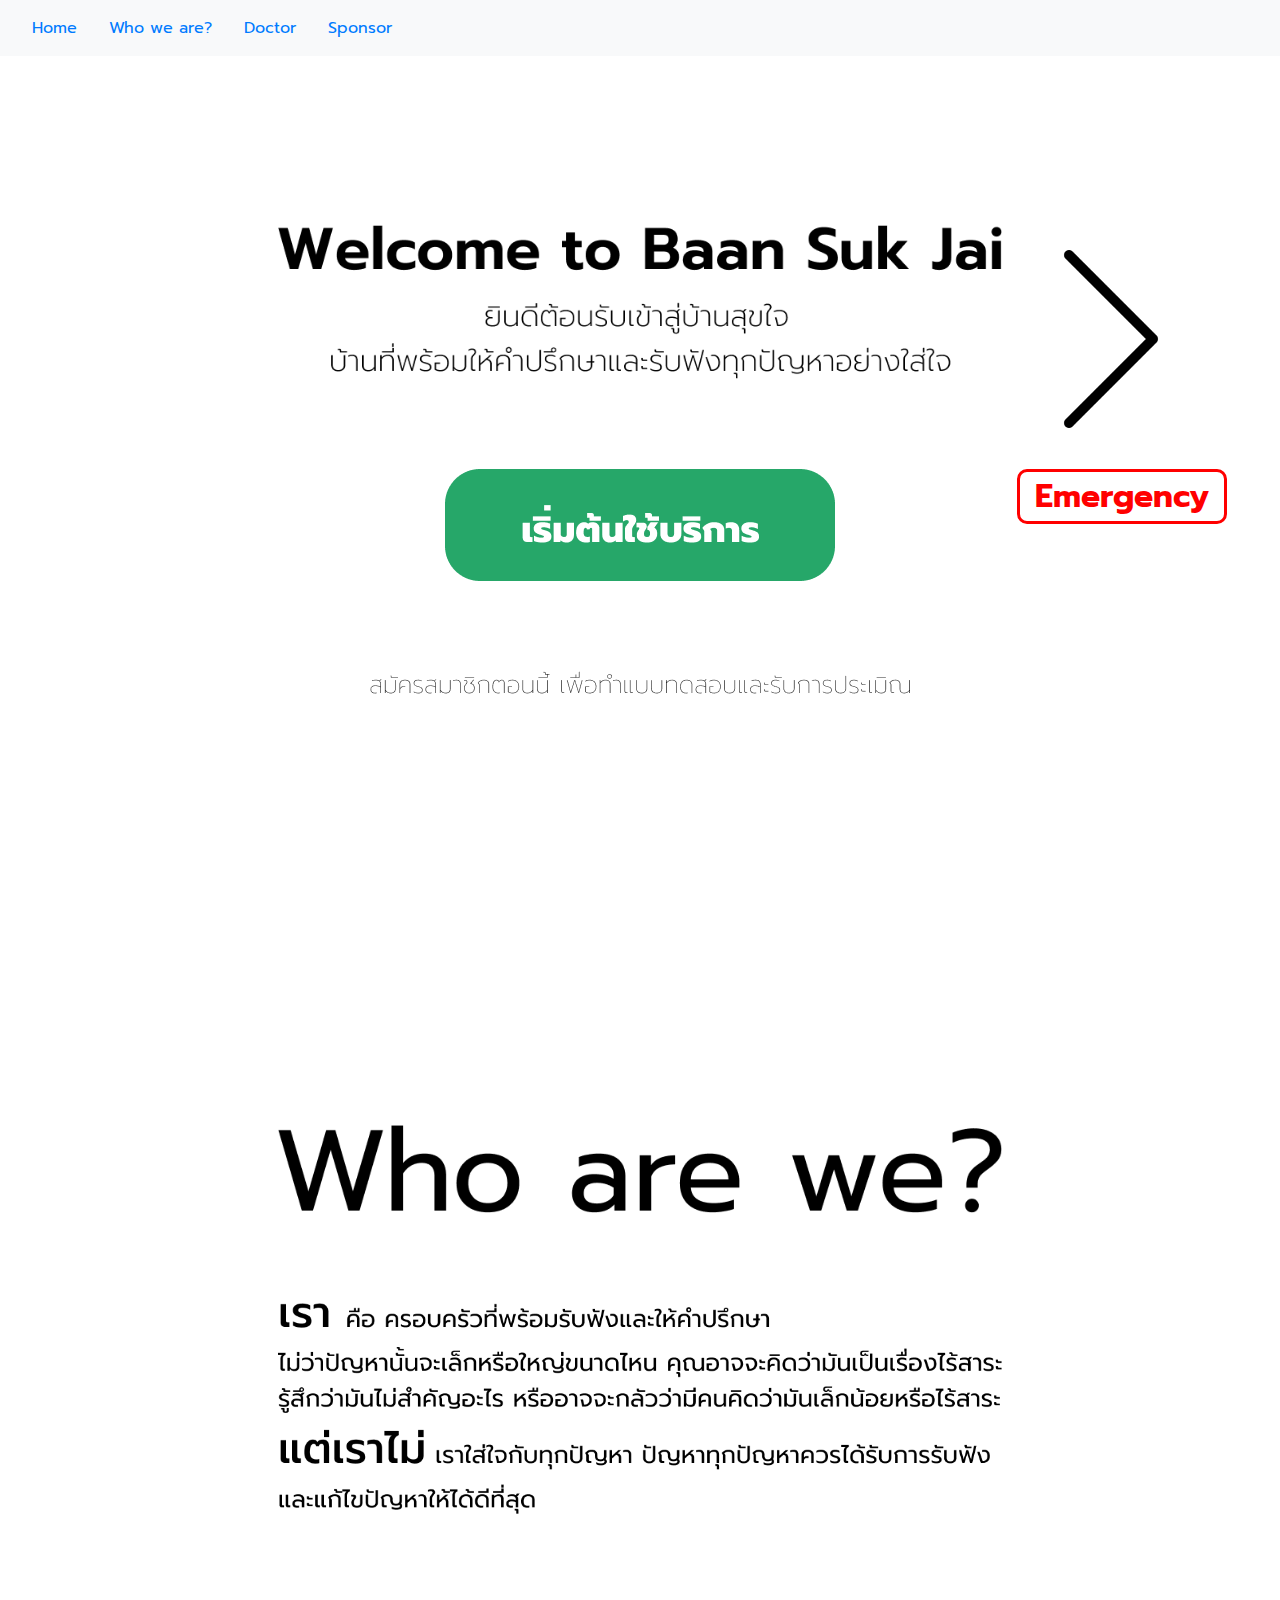
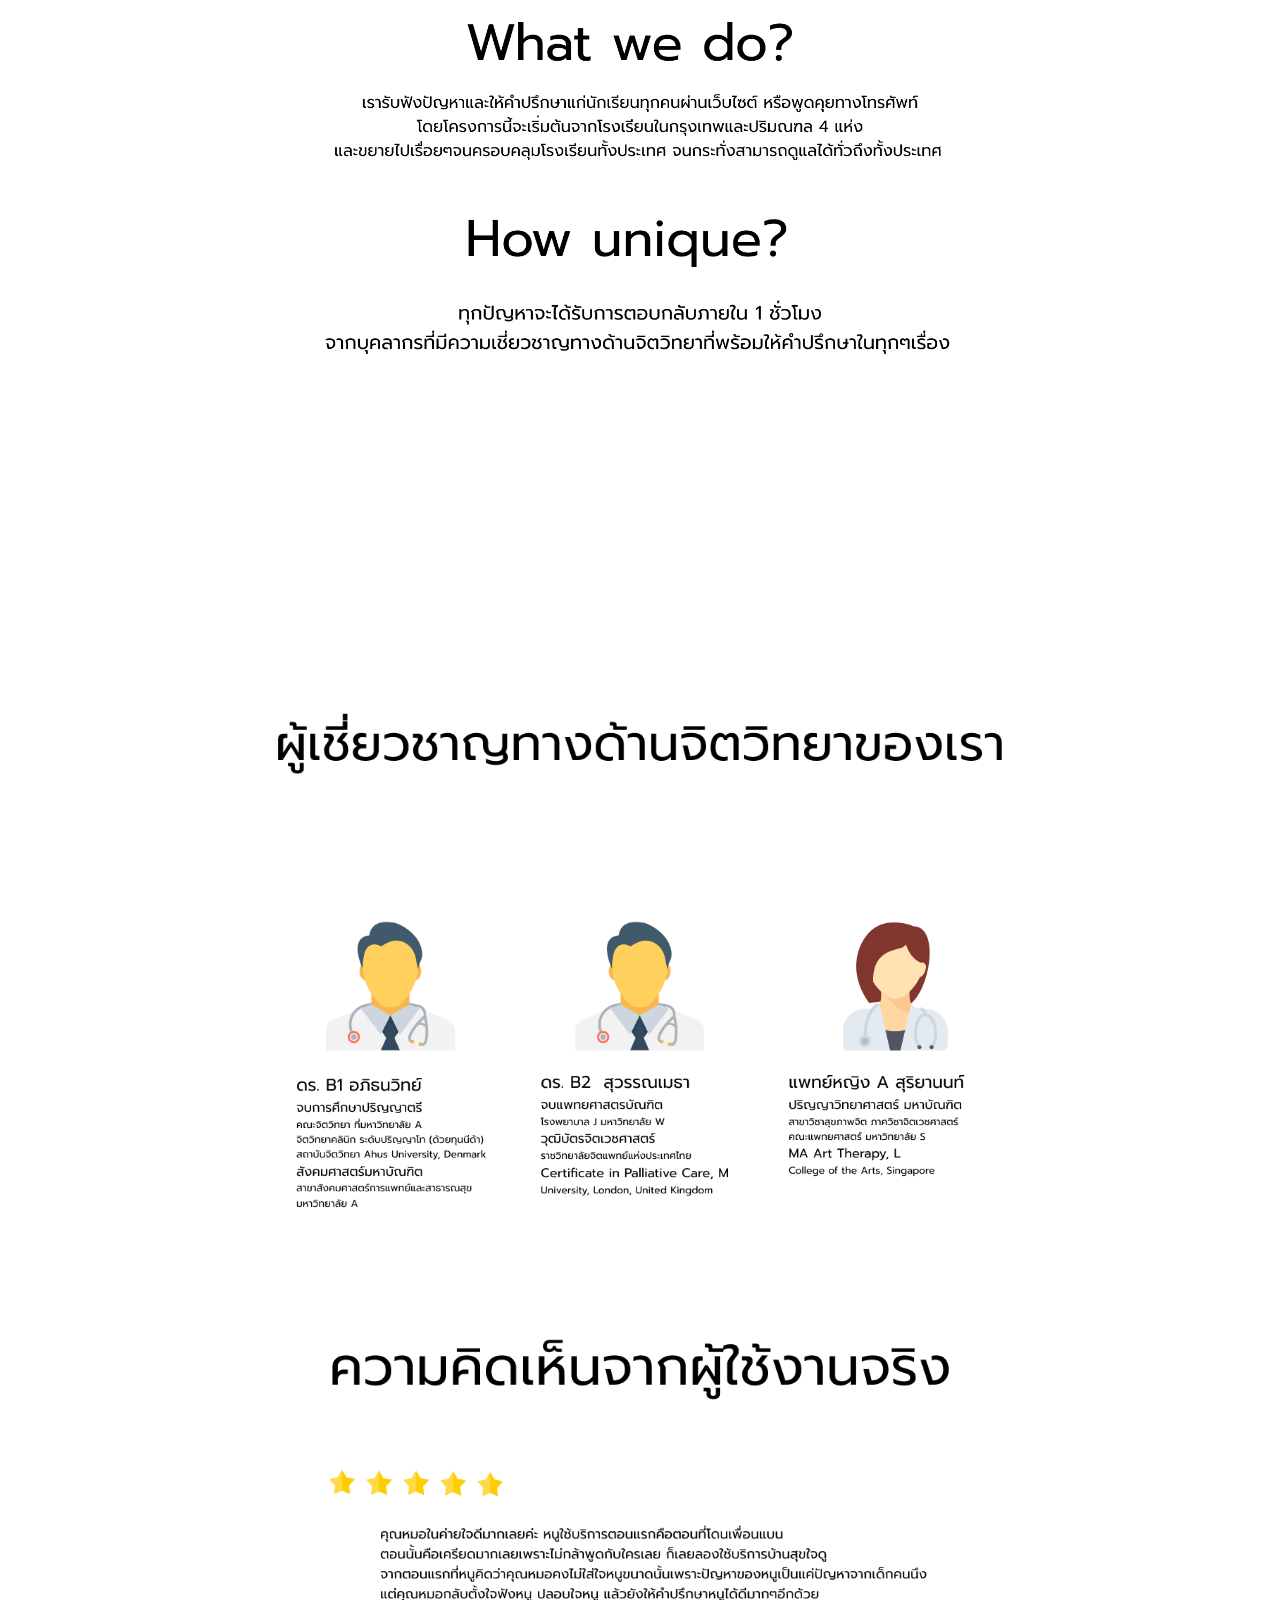
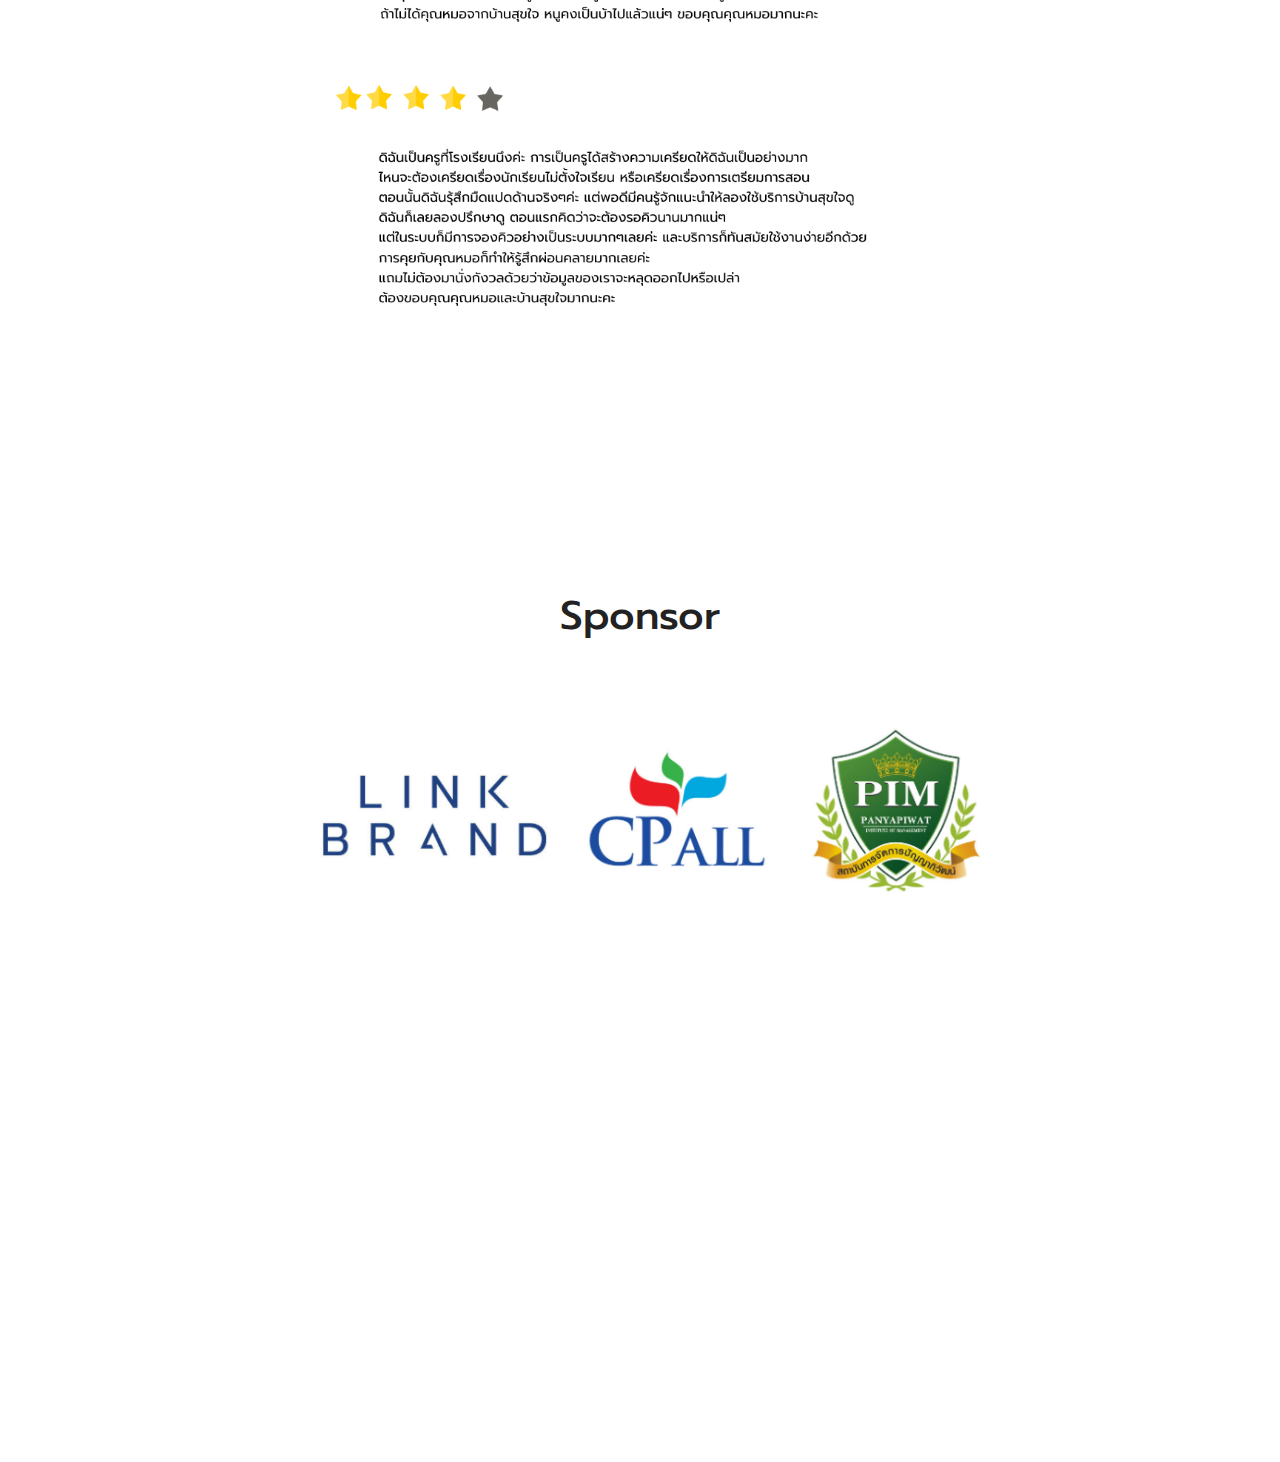
==== commit 80c012ed: "SPSPPSPSPP" ====
--- a/index.html
+++ b/index.html
@@ -106,7 +106,8 @@
         <div class="row">
             <div class="col-sm-2"></div>
             <div class="col-sm-8">
-                <img class="img-fluid" src="img/sp.png" alt=""><br>
+                <h1>Sponsor</h1>
+                <img class="img-fluid" src="img/spons.png" alt=""><br>
                 
             </div>
             <div class="col-sm-2" class="text-right" style="padding: 25px 0"></div>
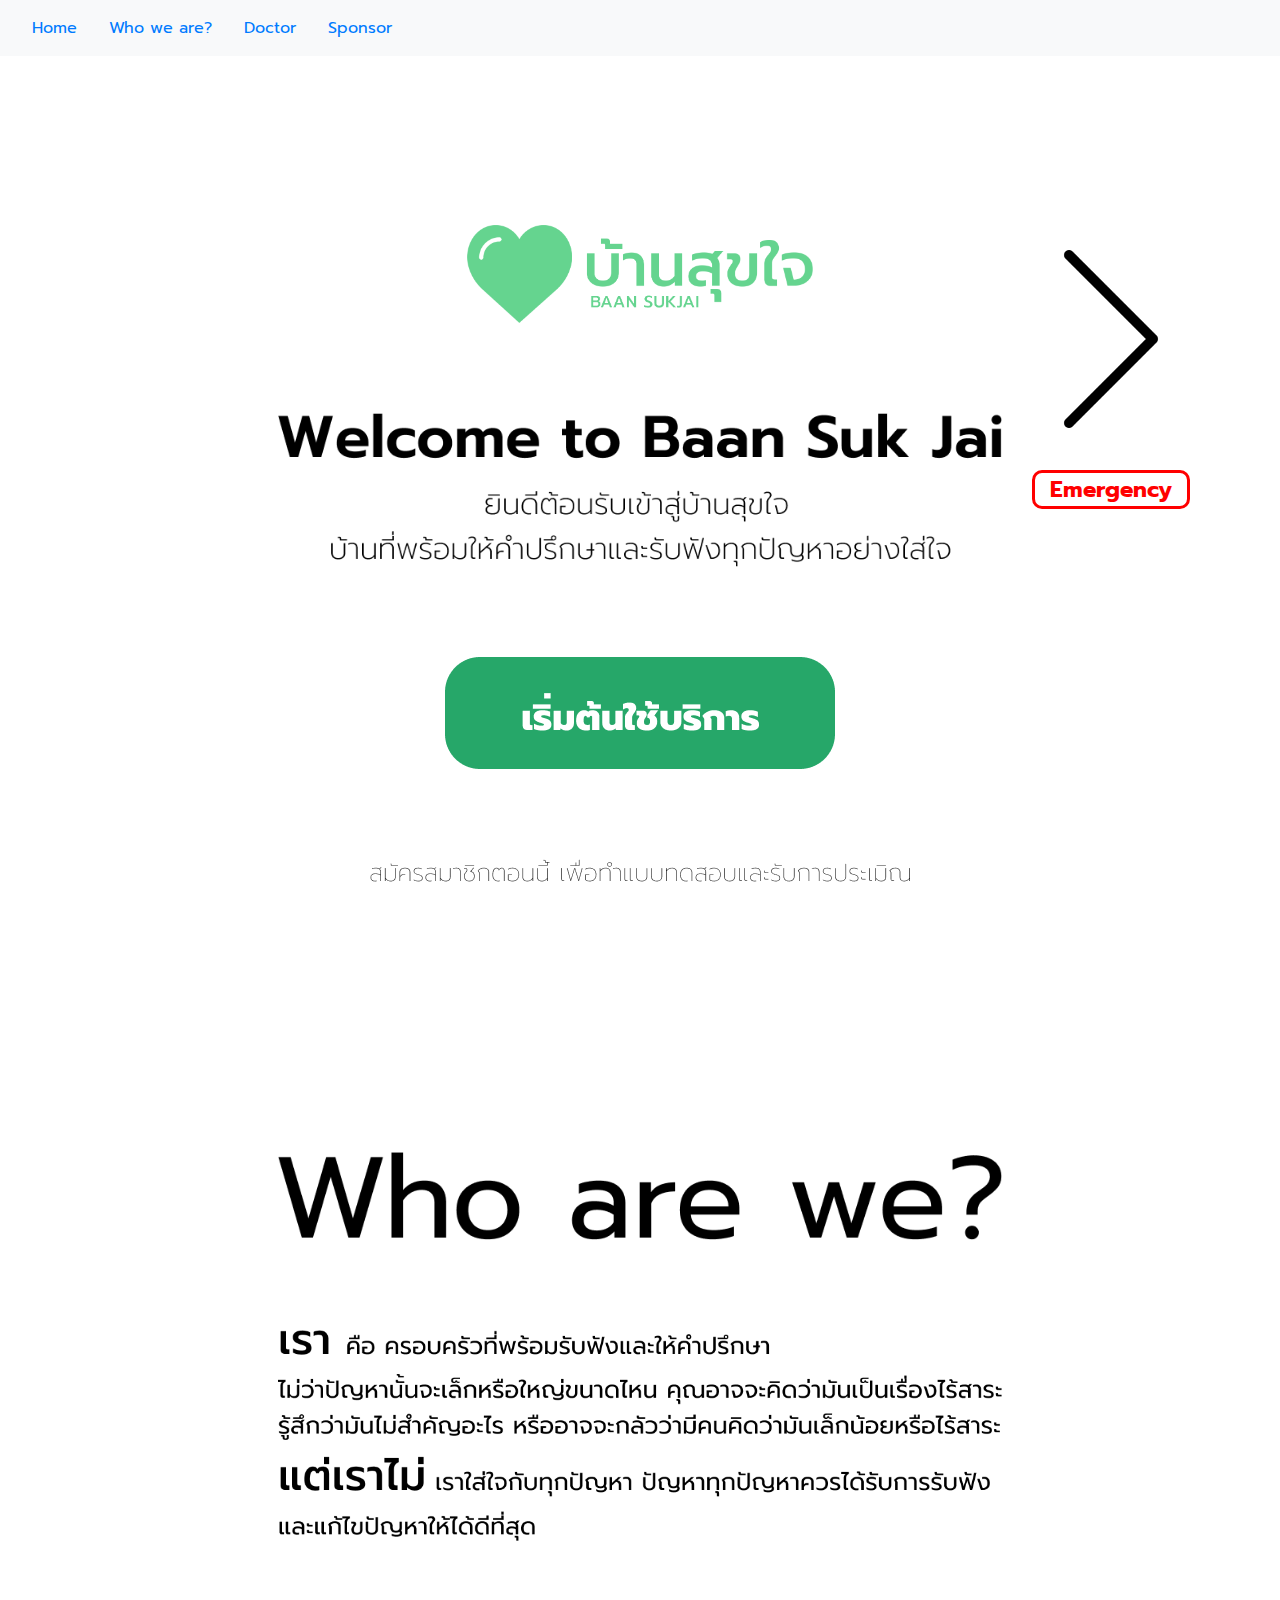
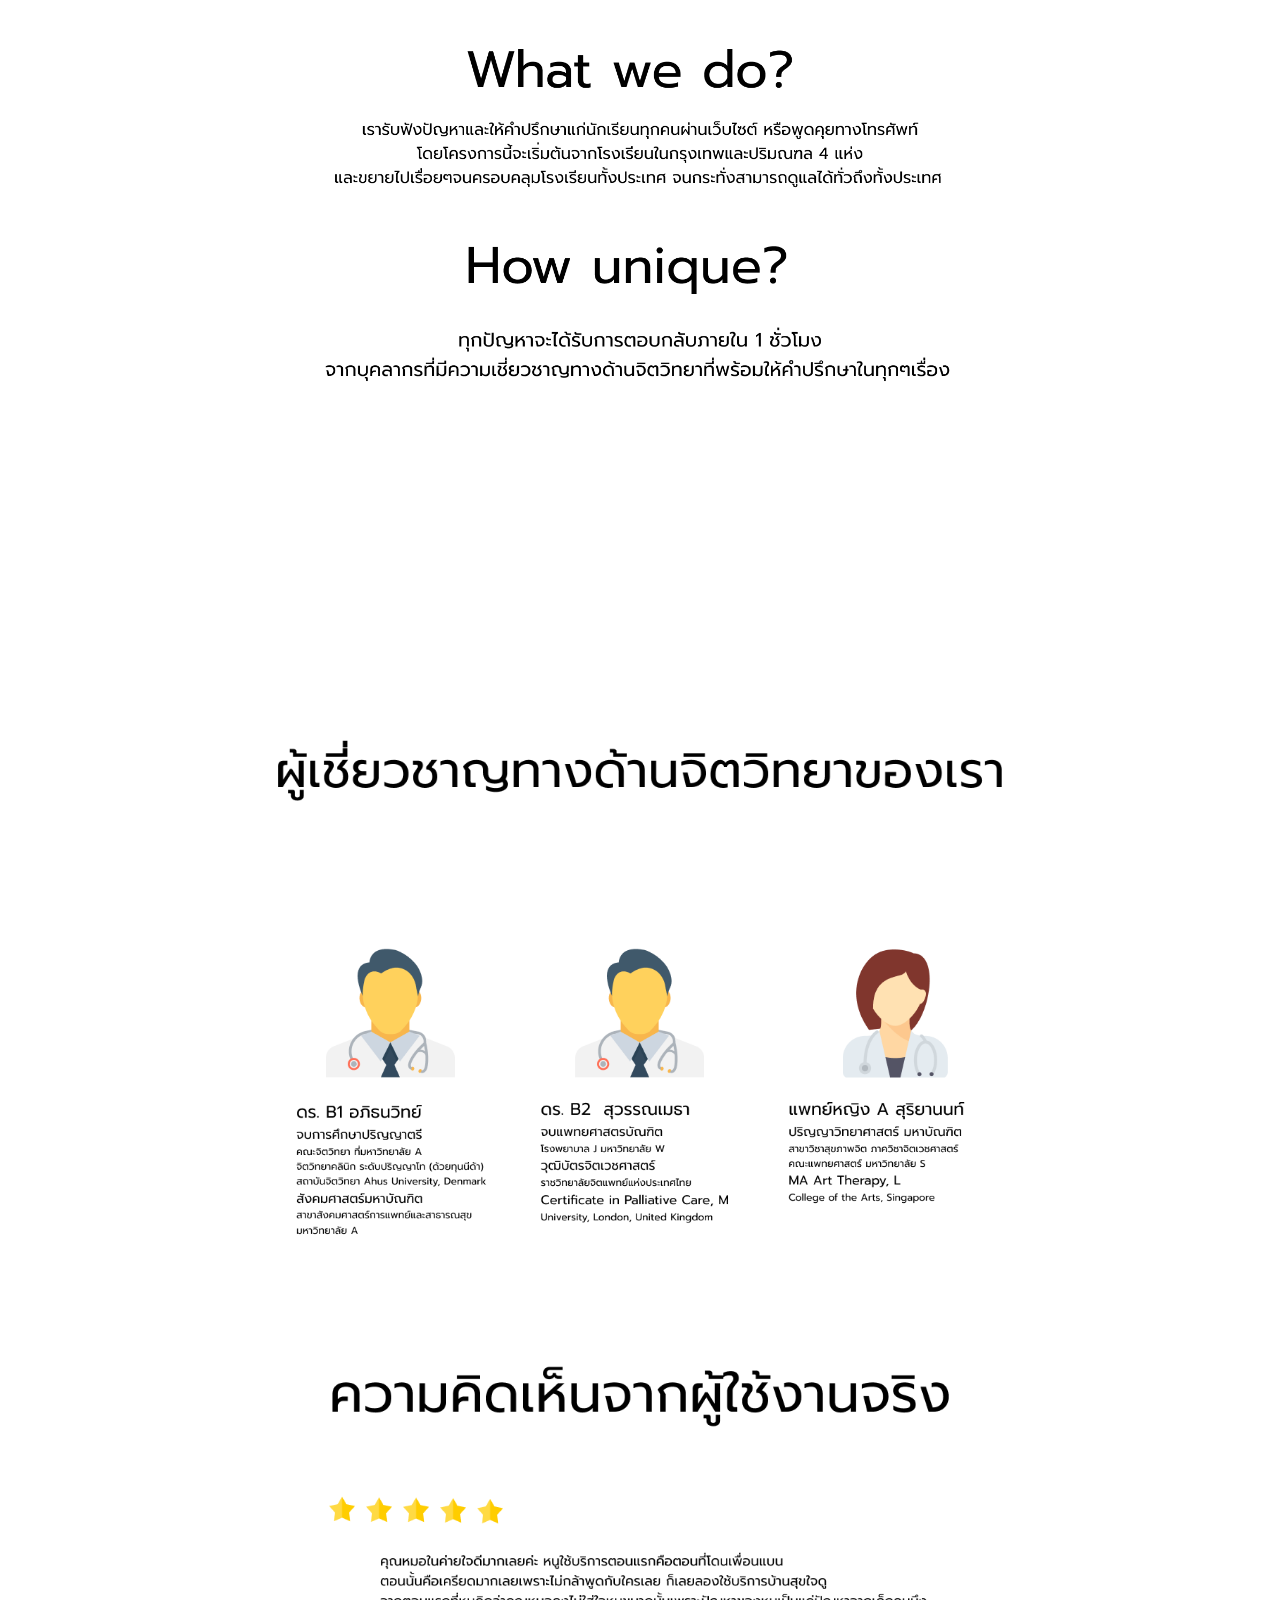
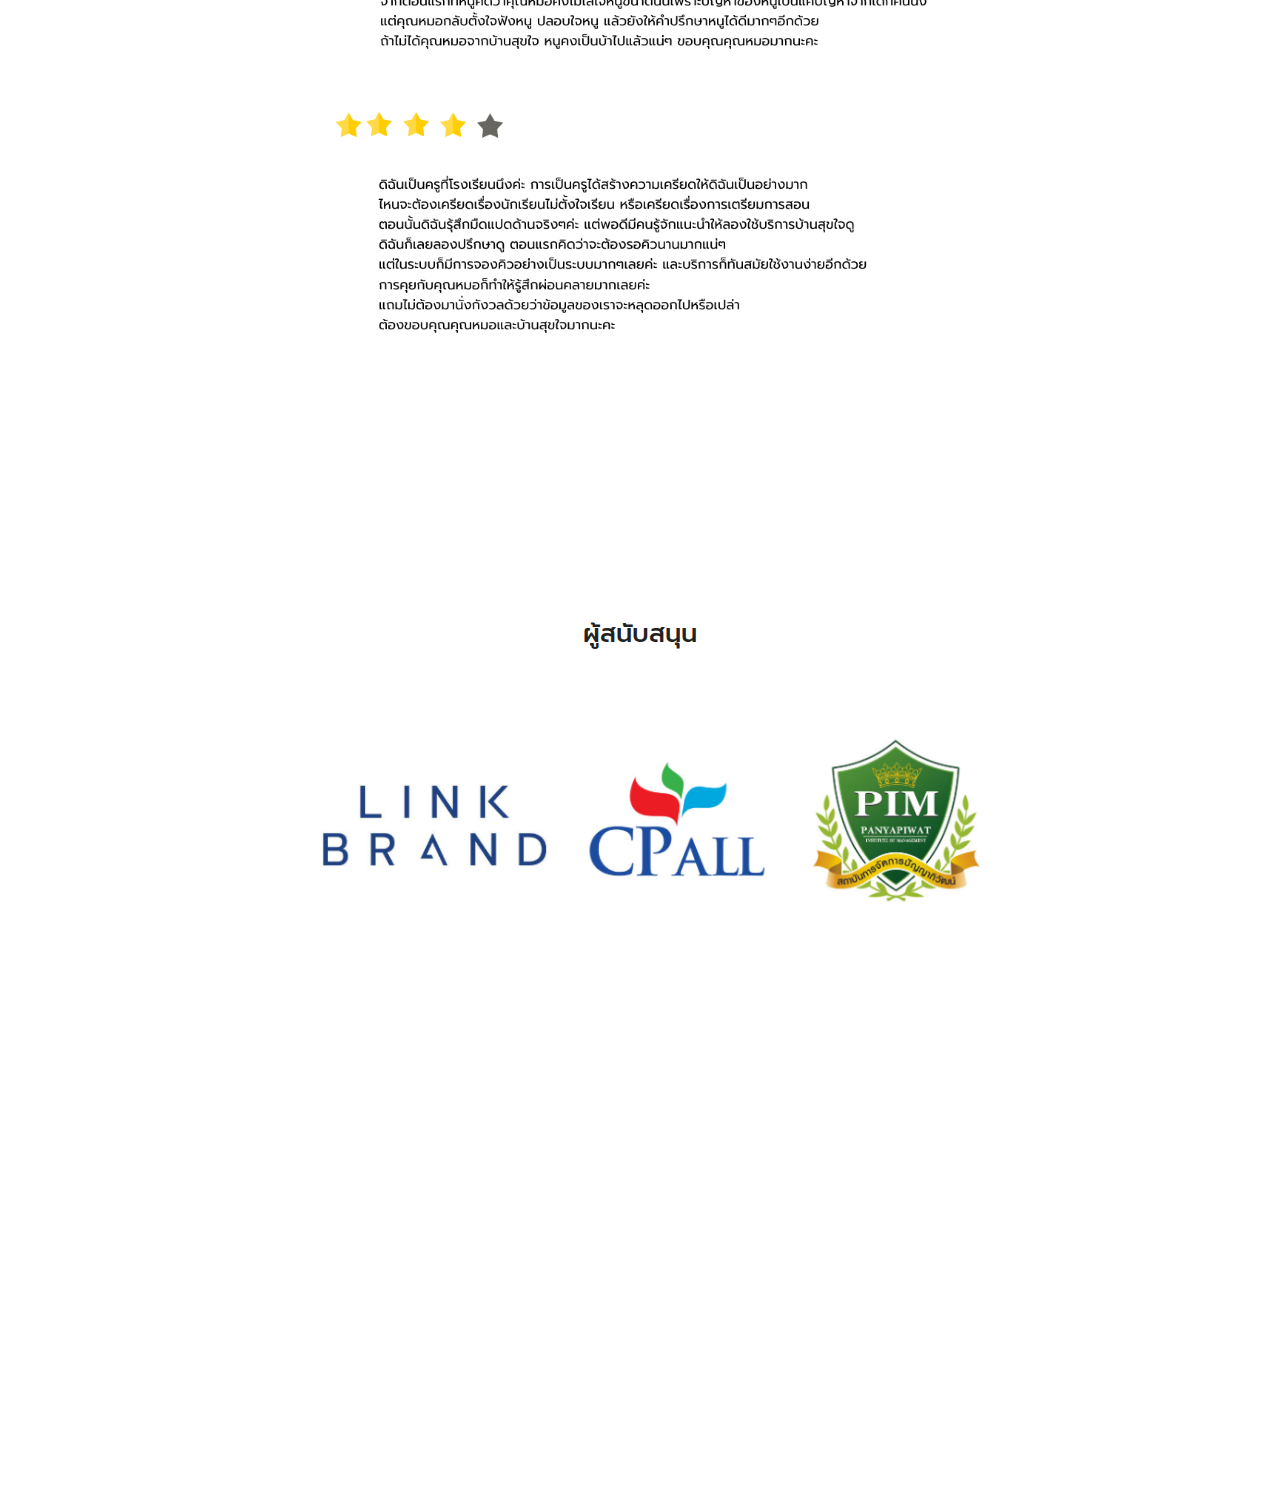
==== commit 23d17d3c: "change a little bit" ====
--- a/index.html
+++ b/index.html
@@ -36,7 +36,7 @@
         }
 
         #section1, #section2, #section3, #section4 {
-            min-height: 100vh;
+            min-height: 100vmin;
             padding: 10vh;
         }
 
@@ -70,12 +70,17 @@
         <div class="row">
             <div class="col-sm-2"></div>
             <div class="col-sm-8">
+                <div class="row">
+                  <div class="col-sm-3"></div>
+                  <div class="col-sm-6"> <img class="img-fluid" src="img/logo2.png"> </div>
+                  <div class="col-sm-3"></div>
+                </div>
                 <img class="img-fluid" src="img/home/home1.png" alt=""><br>
                 <a href="login.html"> <img class="img-fluid" src="img/home/home2.png" alt=""></a><br>
                 <img class="img-fluid" src="img/home/home3.png" alt="">
             </div>
             <div class="col-sm-2" class="text-right" style="padding: 25px 0">
-                <a href="emergency.html"><img src="icon/next.png" alt=""><br><span style=" font-size: 2em; border: 3px solid red; border-radius: 10px;"><strong style="color: red !important; padding: 0 15px;">Emergency</strong> </span></a>
+                <a href="emergency.html"><img src="icon/next.png" class="img-fluid" alt=""><br><span style=" font-size: 1.4em; border: 3px solid red; border-radius: 10px;"><strong style="color: red !important; padding: 0 15px;">Emergency</strong> </span></a>
             </div>
         </div>
       </div>
@@ -106,7 +111,7 @@
         <div class="row">
             <div class="col-sm-2"></div>
             <div class="col-sm-8">
-                <h1>Sponsor</h1>
+                <h1 style="font-size: 1.6em;">ผู้สนับสนุน</h1>
                 <img class="img-fluid" src="img/spons.png" alt=""><br>
                 
             </div>
